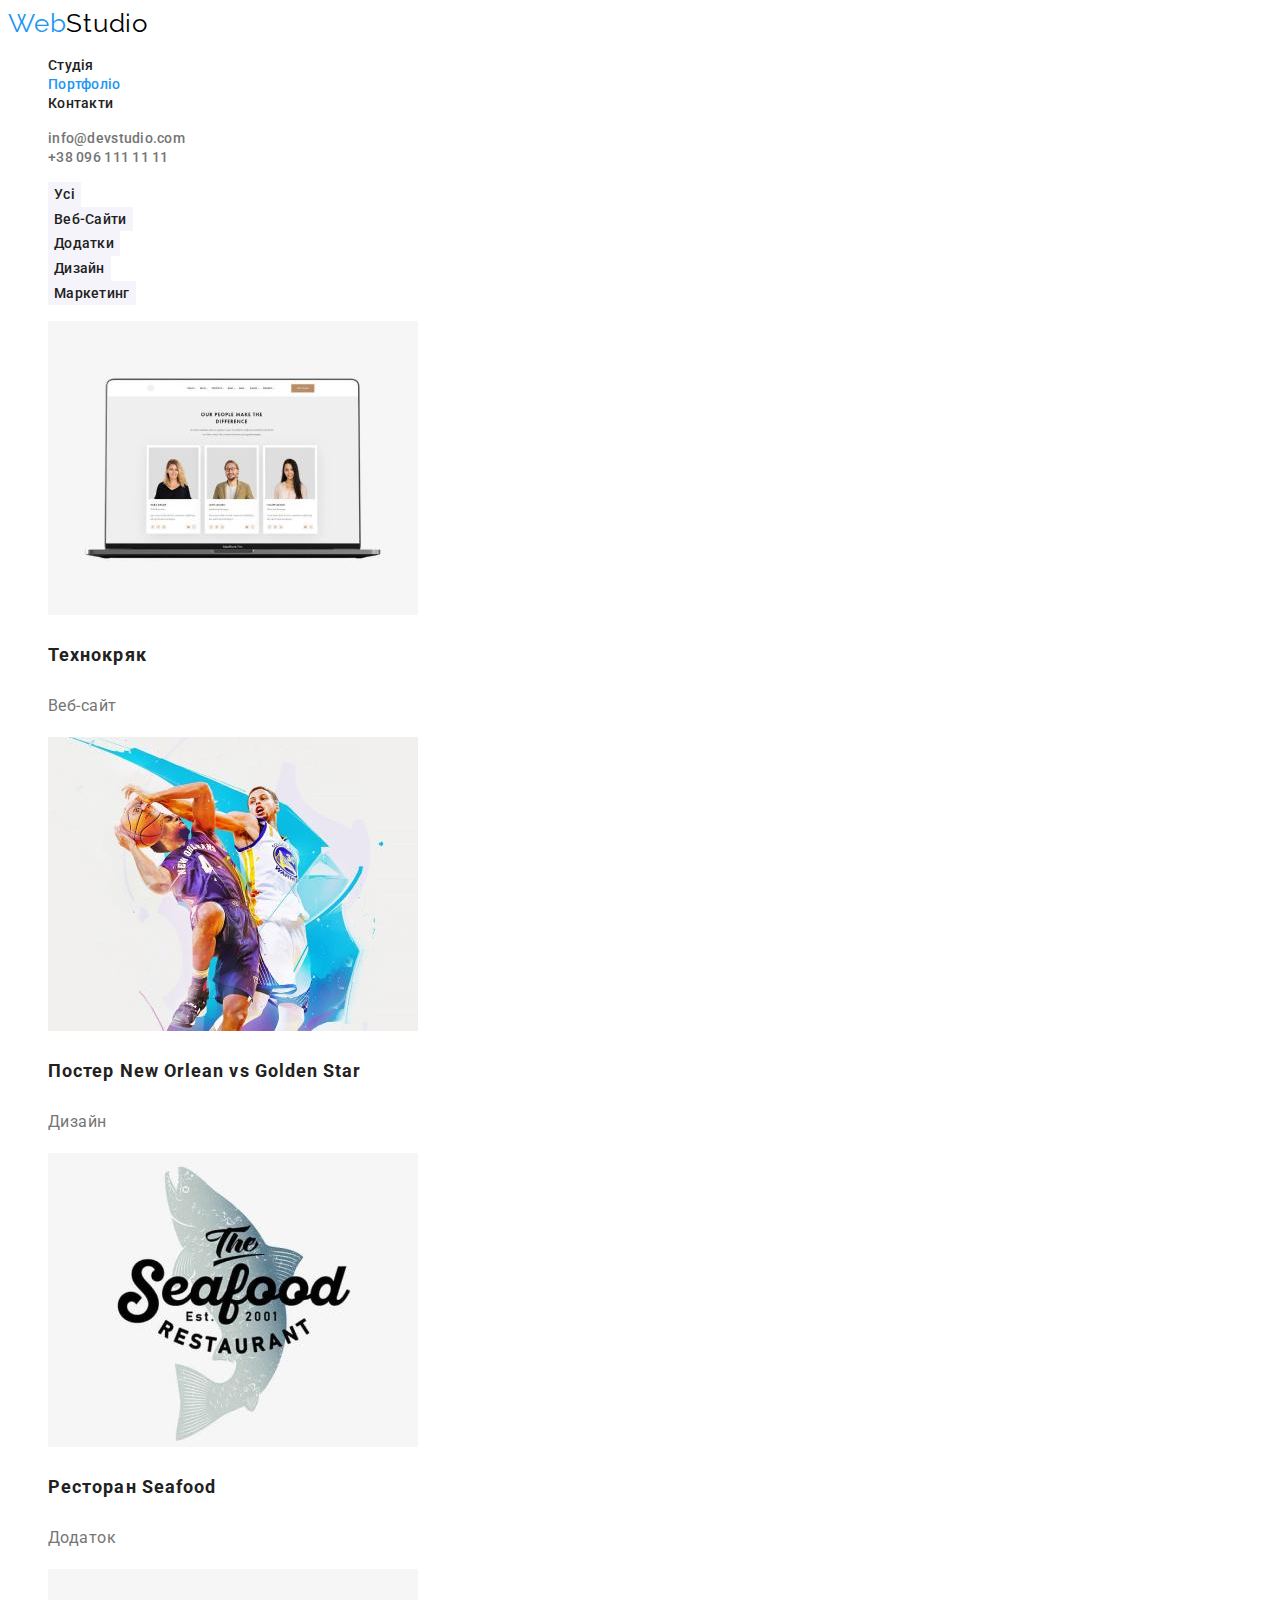
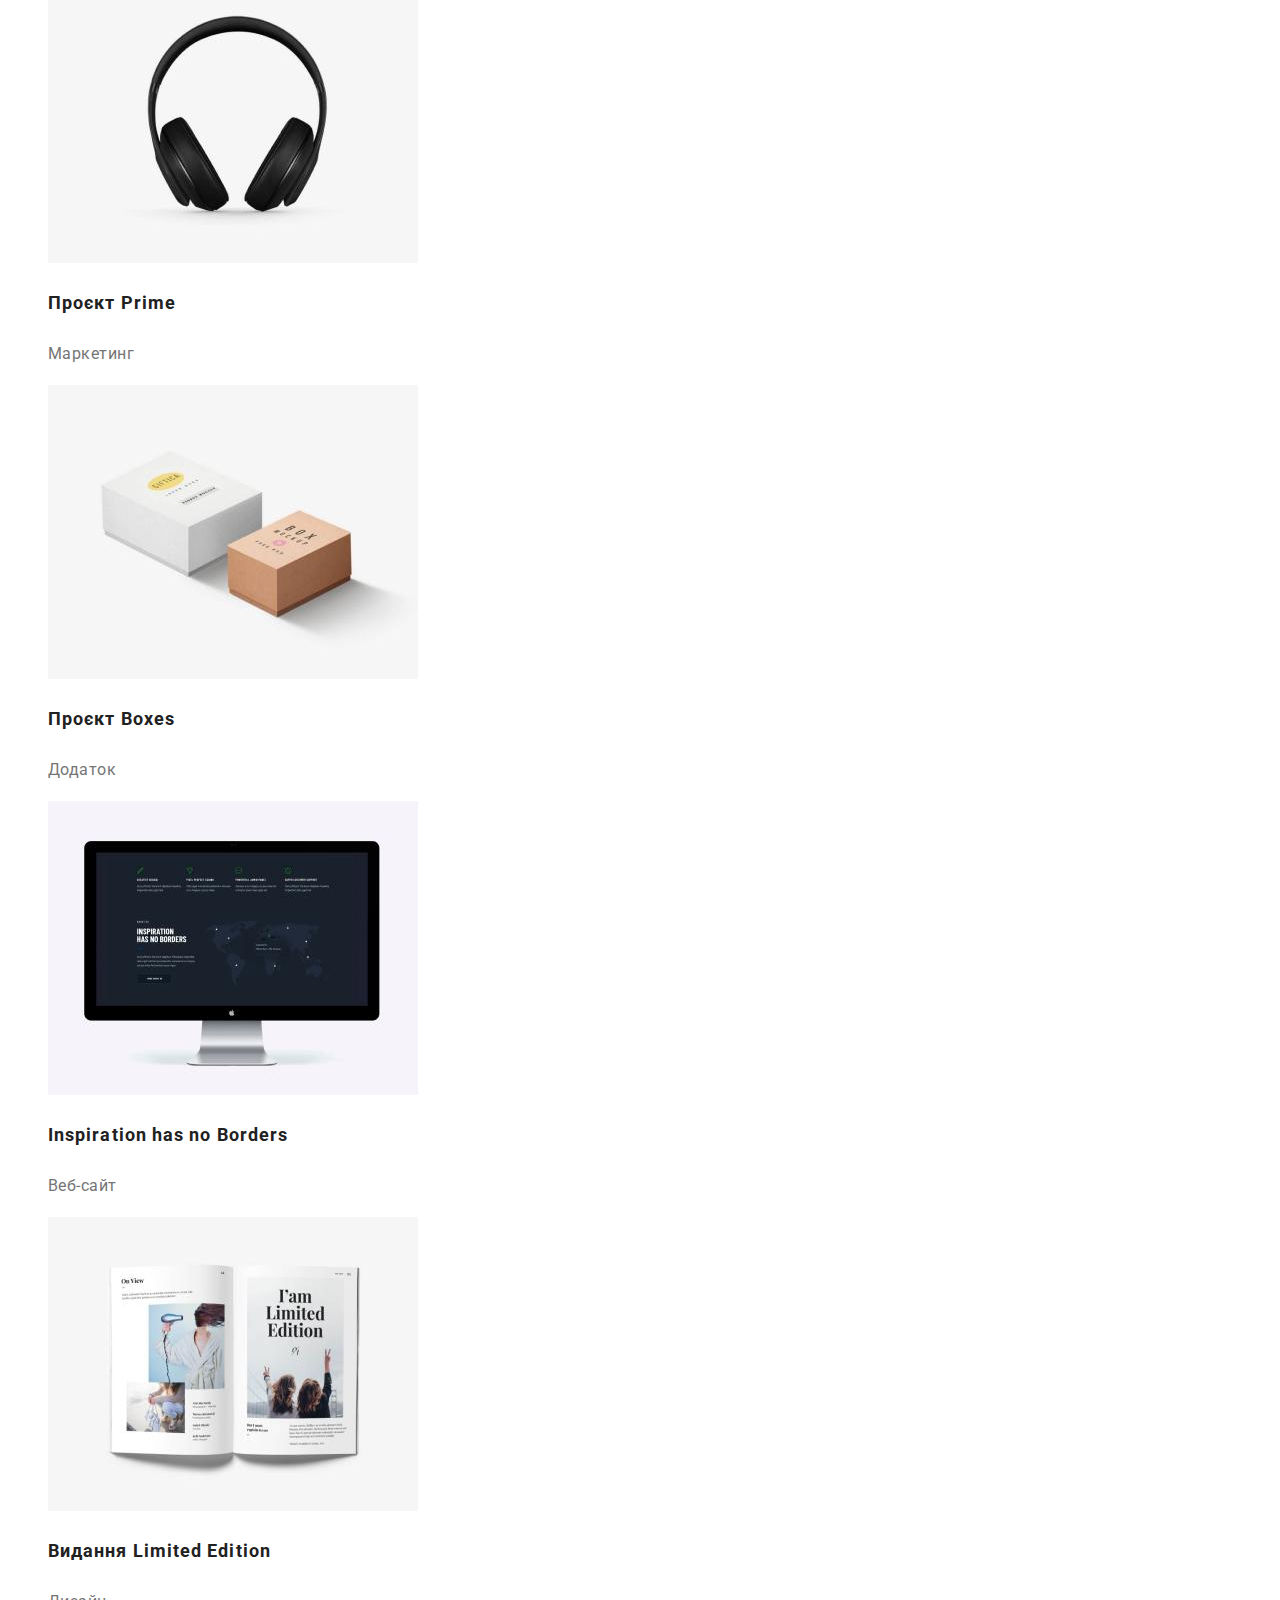
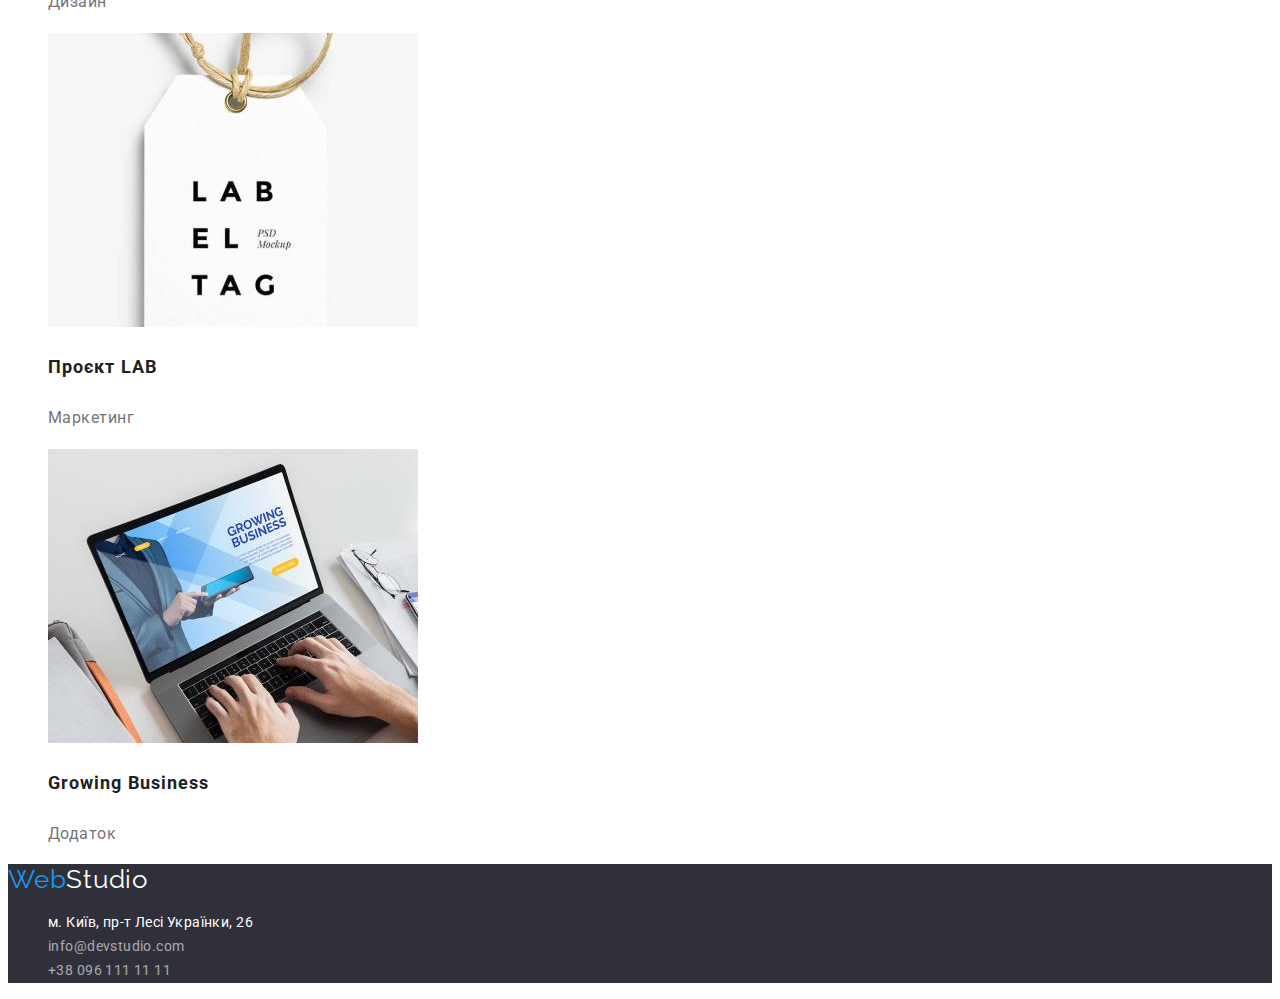
==== portfolio.html @ fe138fd1 "new" ====
<!DOCTYPE html>
<html lang="uk">
  <head>
    <meta charset="UTF-8" />
    <meta http-equiv="X-UA-Compatible" content="IE=edge" />
    <meta name="viewport" content="width=device-width, initial-scale=1.0" />
    <link rel="preconnect" href="https://fonts.googleapis.com" />
    <link rel="preconnect" href="https://fonts.gstatic.com" crossorigin />
    <link
      href="https://fonts.googleapis.com/css2?family=Raleway:wght@700&family=Roboto:wght@400;500;700;900&display=swap"
      rel="stylesheet"
    />
    <link rel="stylesheet" href="./css/styles.css" />
    <title>Портфоліо</title>
  </head>
  <body>
    <header class="header">
      <nav>
        <a href="./index.html" class="logo"
          >Web<span class="logo-header">Studio</span></a
        >
        <ul class="header-list list-none">
          <li><a href="./index.html" class="header-link">Студія</a></li>
          <li><a href="./portfolio.html" class="header-link current">Портфоліо</a></li>
          <li><a href="" class="header-link">Контакти</a></li>
        </ul>
      </nav>
      <ul class="navigation-list list-none">
        <li>
          <a href="mailto:info@devstudio.com" class="nav-link"
            >info@devstudio.com</a
          >
        </li>
        <li>
          <a href="tel:+380961111111" class="nav-link">+38 096 111 11 11</a>
        </li>
      </ul>
    </header>

    <main class="portfolio-main">
      <section class="section">
        <ul class="section-buttons list-none">
          <li><button type="button" class="section-button">Усі</button></li>
          <li>
            <button type="button" class="section-button">Веб-Сайти</button>
          </li>
          <li><button type="button" class="section-button">Додатки</button></li>
          <li><button type="button" class="section-button">Дизайн</button></li>
          <li>
            <button type="button" class="section-button">Маркетинг</button>
          </li>
        </ul>
        <ul class="section-list list-none">
          <li>
            <img src="./images/img5.jpg" alt="ноутбук з сайтом" width="370" />
            <h3>Технокряк</h3>
            <p>Веб-сайт</p>
          </li>
          <li>
            <img
              src="./images/img6.jpg"
              alt="постер з волейболістами"
              width="370"
            />
            <h3>Постер <span lang="en">New Orlean vs Golden Star</span></h3>
            <p>Дизайн</p>
          </li>
          <li>
            <img src="./images/img7.jpg" alt="логотип ресторану" width="370" />
            <h3>Ресторан <span lang="en">Seafood</span></h3>
            <p>Додаток</p>
          </li>
          <li>
            <img src="./images/img8.jpg" alt="навушники" width="370" />
            <h3>Проєкт <span lang="en">Prime</span></h3>
            <p>Маркетинг</p>
          </li>
          <li>
            <img src="./images/img9.jpg" alt="коробки" width="370" />
            <h3>Проєкт <span lang="en">Boxes</span></h3>
            <p>Додаток</p>
          </li>
          <li>
            <img src="./images/img10.jpg" alt="монітор" width="370" />
            <h3><span lang="en">Inspiration has no Borders</span></h3>
            <p>Веб-сайт</p>
          </li>
          <li>
            <img src="./images/img11.jpg" alt="книга" width="370" />
            <h3>Видання <span lang="en">Limited Edition</span></h3>
            <p>Дизайн</p>
          </li>
          <li>
            <img src="./images/img12.jpg" alt="бірка" width="370" />
            <h3>Проєкт <span lang="en">LAB</span></h3>
            <p>Маркетинг</p>
          </li>
          <li>
            <img
              src="./images/img13.jpg"
              alt="ноутбук зі слайдом"
              width="370"
            />
            <h3><span lang="en">Growing Business</span></h3>
            <p>Додаток</p>
          </li>
        </ul>
      </section>
    </main>

    <footer class="footer">
      <a href="./index.html" class="logo"
        >Web<span class="logo-footer">Studio</span></a
      >
      <address class="adress">
        <ul class="adress-list list-none">
          <li>
            <a
              href="https://goo.gl/maps/jvyQEoxhQixPXmaCA"
              target="_blank"
              rel="noopener norederrer nofollow"
              class="adress-map"
              >м. Київ, пр-т Лесі Українки, 26<br
            /></a>
          </li>
          <li>
            <a href="mailto:info@devstudio.com" class="adress-contact"
              >info@devstudio.com</a
            ><br />
          </li>
          <li>
            <a href="tel:+380961111111" class="adress-contact"
              >+38 096 111 11 11</a
            >
          </li>
        </ul>
      </address>
    </footer>
  </body>
</html>
---- css/styles.css ----
body {
  font-family: "Roboto", "Raleway", sans-serif;
  color: #212121;
  background-color: var(--first-color);
}

:root {
  --first-color: #ffffff;
  --second-color: #212121;
  --third-color: #757575;
  --fourth-color: #2196f3;
  --fifth-color: #2f303a;
  --sixth-color: #f5f4fa;
}

.list-none {
  list-style-type: none;
}

/* Header */

.header {
  background-color: var(--first-color);
}

.header-link {
  font-weight: 500;
  font-size: 14px;
  line-height: 1.14;
  letter-spacing: 0.02em;
  text-decoration: none;
  color: var(--second-color);
}

.header-link.current {
  color: var(--fourth-color);
}

.header-link:hover,
.header-link:focus {
  color: var(--fourth-color);
}

.logo {
  font-family: "Raleway";
  font-size: 26px;
  line-height: 1.19;
  letter-spacing: 0.03em;
  color: var(--fourth-color);
  text-decoration: none;
}

.logo-header {
  color: #000000;
}

.logo-footer {
  color: var(--first-color);
}

.nav-link {
  font-weight: 500;
  font-size: 14px;
  line-height: 1.14;
  letter-spacing: 0.02em;
  color: var(--third-color);
  text-decoration: none;
}

.nav-link:hover,
.nav-link:focus {
  color: var(--fourth-color);
}

/*main*/
.main-hero {
  background-color: var(--fifth-color);
}

.hero-title {
  font-weight: 900;
  font-size: 44px;
  line-height: 1.36;
  text-align: center;
  letter-spacing: 0.06em;
  text-transform: uppercase;
  color: var(--first-color);
}

.hero-button {
  font-weight: 700;
  font-size: 16px;
  font-family: 'Roboto';
  line-height: 1.88;
  display: flex;
  align-items: center;
  text-align: center;
  letter-spacing: 0.06em;
  background-color: var(--fourth-color);
  box-shadow: 0px 4px 4px rgba(0, 0, 0, 0.15);
  border-radius: 4px;
  color: var(--first-color);
  border: none;
}

.section-button {
  font-family: 'Roboto';
  font-weight: 500;
  font-size: 14px;
  line-height: 1.62;
  letter-spacing: 0.02em;
  color: var(--second-color);
  background-color: var(--sixth-color);
  border: none;
}

.section-button:hover,
.section-button:focus {
  color: var(--first-color);
  background-color: var(--fourth-color);
}

.section-list h3 {
  font-size: 18px;
  line-height: 2.00;
  letter-spacing: 0.06em;
  color: var(--second-color);
}

.section-list p {
  font-size: 16px;
  line-height: 1.87;
  letter-spacing: 0.03em;
  color: var(--third-color);
}

/*ideology*/

.ideology-subtitle {
  font-size: 14px;
  line-height: 1.14;
  letter-spacing: 0.03em;
  text-transform: uppercase;
  color: var(--second-color);
}

.ideology-list p {
  font-size: 14px;
  line-height: 1.71;
  letter-spacing: 0.03em;
  color: var(--third-color);
}
/*work*/

.work-title {
  font-size: 36px;
  line-height: 1.16;
  text-align: center;
  letter-spacing: 0.03em;
  color: var(--second-color);
}

/* team */

.team-title {
  font-family: 'Roboto';
font-size: 36px;
line-height: 1.16;
text-align: center;
letter-spacing: 0.03em;
color: #212121;
}

.team {
  background-color: var(--sixth-color);
}

.team-list h3 {
  font-weight: 500;
  font-size: 16px;
  line-height: 1.18;
  text-align: center;
  letter-spacing: 0.03em;
  color: var(--second-color);
}

.team-list p {
  font-size: 16px;
  line-height: 1.18;
  text-align: center;
  letter-spacing: 0.03em;
  color: var(--third-color);
}

/*footer*/
.footer {
  background-color: var(--fifth-color);
}

.adress-map {
  text-decoration: none;
  font-style: normal;
  font-size: 14px;
  line-height: 1.71;
  letter-spacing: 0.03em;
  color: var(--first-color);
}

.adress-map:hover,
.adress-map:focus {
  color: rgba(255, 255, 255, 0.6);
}

.adress-contact {
  font-style: normal;
  font-size: 14px;
  line-height: 1.71;
  letter-spacing: 0.03em;
  text-decoration: none;
  color: rgba(255, 255, 255, 0.6);
}

.adress-contact:hover,
.adress-contact:focus {
  color: var(--fourth-color);
}
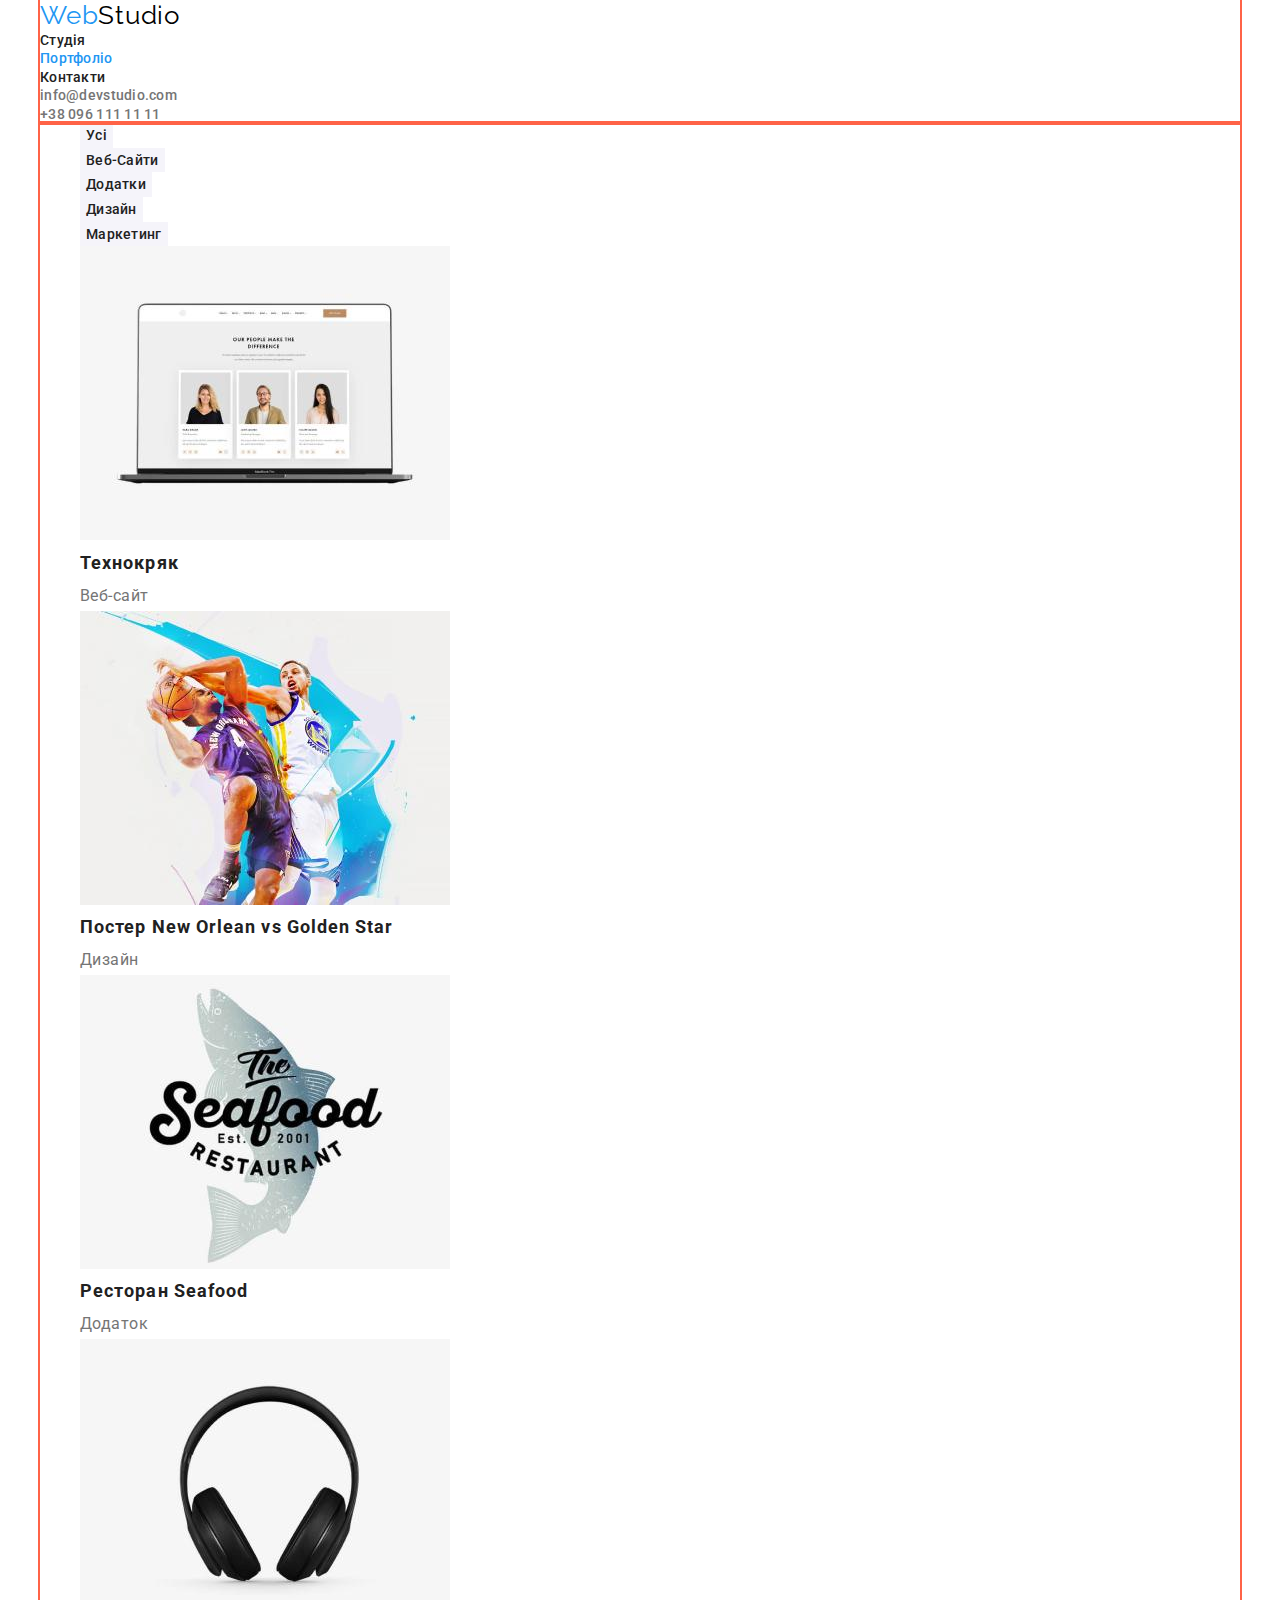
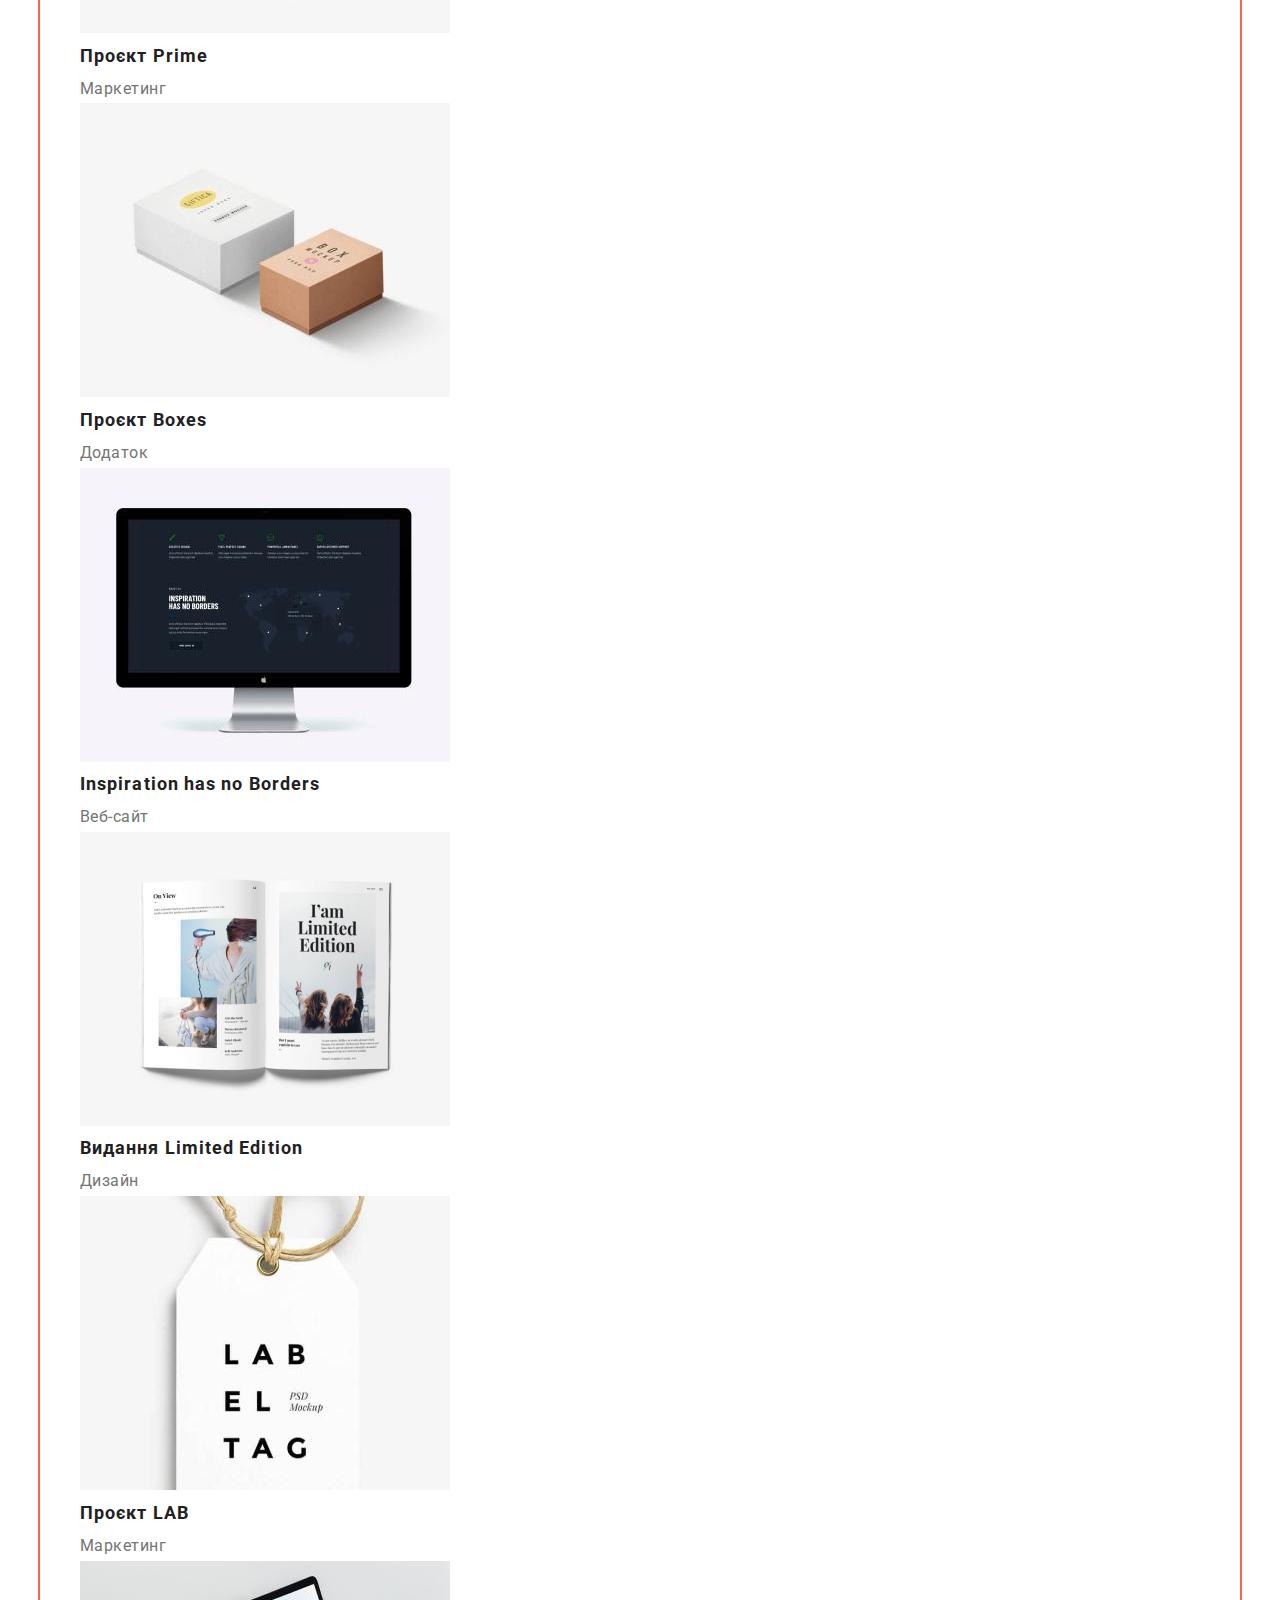
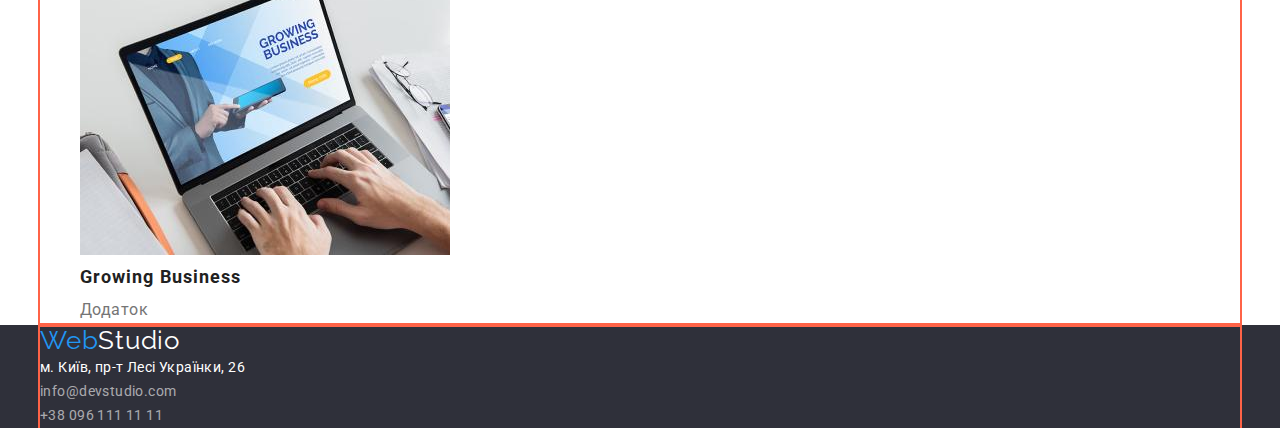
==== commit c87e63f7: "+" ====
--- a/portfolio.html
+++ b/portfolio.html
@@ -10,11 +10,13 @@
       href="https://fonts.googleapis.com/css2?family=Raleway:wght@700&family=Roboto:wght@400;500;700;900&display=swap"
       rel="stylesheet"
     />
+    <link rel="stylesheet" href="https://cdnjs.cloudflare.com/ajax/libs/modern-normalize/1.1.0/modern-normalize.min.css">
     <link rel="stylesheet" href="./css/styles.css" />
     <title>Портфоліо</title>
   </head>
   <body>
     <header class="header">
+     <div class="container">
       <nav>
         <a href="./index.html" class="logo"
           >Web<span class="logo-header">Studio</span></a
@@ -35,81 +37,87 @@
           <a href="tel:+380961111111" class="nav-link">+38 096 111 11 11</a>
         </li>
       </ul>
+     </div>
     </header>
 
     <main class="portfolio-main">
-      <section class="section">
-        <ul class="section-buttons list-none">
-          <li><button type="button" class="section-button">Усі</button></li>
-          <li>
-            <button type="button" class="section-button">Веб-Сайти</button>
-          </li>
-          <li><button type="button" class="section-button">Додатки</button></li>
-          <li><button type="button" class="section-button">Дизайн</button></li>
-          <li>
-            <button type="button" class="section-button">Маркетинг</button>
-          </li>
-        </ul>
-        <ul class="section-list list-none">
-          <li>
-            <img src="./images/img5.jpg" alt="ноутбук з сайтом" width="370" />
-            <h3>Технокряк</h3>
-            <p>Веб-сайт</p>
-          </li>
-          <li>
-            <img
-              src="./images/img6.jpg"
-              alt="постер з волейболістами"
-              width="370"
-            />
-            <h3>Постер <span lang="en">New Orlean vs Golden Star</span></h3>
-            <p>Дизайн</p>
-          </li>
-          <li>
-            <img src="./images/img7.jpg" alt="логотип ресторану" width="370" />
-            <h3>Ресторан <span lang="en">Seafood</span></h3>
-            <p>Додаток</p>
-          </li>
-          <li>
-            <img src="./images/img8.jpg" alt="навушники" width="370" />
-            <h3>Проєкт <span lang="en">Prime</span></h3>
-            <p>Маркетинг</p>
-          </li>
-          <li>
-            <img src="./images/img9.jpg" alt="коробки" width="370" />
-            <h3>Проєкт <span lang="en">Boxes</span></h3>
-            <p>Додаток</p>
-          </li>
-          <li>
-            <img src="./images/img10.jpg" alt="монітор" width="370" />
-            <h3><span lang="en">Inspiration has no Borders</span></h3>
-            <p>Веб-сайт</p>
-          </li>
-          <li>
-            <img src="./images/img11.jpg" alt="книга" width="370" />
-            <h3>Видання <span lang="en">Limited Edition</span></h3>
-            <p>Дизайн</p>
-          </li>
-          <li>
-            <img src="./images/img12.jpg" alt="бірка" width="370" />
-            <h3>Проєкт <span lang="en">LAB</span></h3>
-            <p>Маркетинг</p>
-          </li>
-          <li>
-            <img
-              src="./images/img13.jpg"
-              alt="ноутбук зі слайдом"
-              width="370"
-            />
-            <h3><span lang="en">Growing Business</span></h3>
-            <p>Додаток</p>
-          </li>
-        </ul>
-      </section>
+      
+        <section class="port-section">
+          <div class="container">
+          <ul class="section-buttons list-none">
+            <li><button type="button" class="section-button">Усі</button></li>
+            <li>
+              <button type="button" class="section-button">Веб-Сайти</button>
+            </li>
+            <li><button type="button" class="section-button">Додатки</button></li>
+            <li><button type="button" class="section-button">Дизайн</button></li>
+            <li>
+              <button type="button" class="section-button">Маркетинг</button>
+            </li>
+          </ul>
+          <ul class="section-list list-none">
+            <li>
+              <img src="./images/img5.jpg" alt="ноутбук з сайтом" width="370" />
+              <h3>Технокряк</h3>
+              <p>Веб-сайт</p>
+            </li>
+            <li>
+              <img
+                src="./images/img6.jpg"
+                alt="постер з волейболістами"
+                width="370"
+              />
+              <h3>Постер <span lang="en">New Orlean vs Golden Star</span></h3>
+              <p>Дизайн</p>
+            </li>
+            <li>
+              <img src="./images/img7.jpg" alt="логотип ресторану" width="370" />
+              <h3>Ресторан <span lang="en">Seafood</span></h3>
+              <p>Додаток</p>
+            </li>
+            <li>
+              <img src="./images/img8.jpg" alt="навушники" width="370" />
+              <h3>Проєкт <span lang="en">Prime</span></h3>
+              <p>Маркетинг</p>
+            </li>
+            <li>
+              <img src="./images/img9.jpg" alt="коробки" width="370" />
+              <h3>Проєкт <span lang="en">Boxes</span></h3>
+              <p>Додаток</p>
+            </li>
+            <li>
+              <img src="./images/img10.jpg" alt="монітор" width="370" />
+              <h3><span lang="en">Inspiration has no Borders</span></h3>
+              <p>Веб-сайт</p>
+            </li>
+            <li>
+              <img src="./images/img11.jpg" alt="книга" width="370" />
+              <h3>Видання <span lang="en">Limited Edition</span></h3>
+              <p>Дизайн</p>
+            </li>
+            <li>
+              <img src="./images/img12.jpg" alt="бірка" width="370" />
+              <h3>Проєкт <span lang="en">LAB</span></h3>
+              <p>Маркетинг</p>
+            </li>
+            <li>
+              <img
+                src="./images/img13.jpg"
+                alt="ноутбук зі слайдом"
+                width="370"
+              />
+              <h3><span lang="en">Growing Business</span></h3>
+              <p>Додаток</p>
+            </li>
+          </ul>
+        </div>
+        </section>
+      
     </main>
 
     <footer class="footer">
-      <a href="./index.html" class="logo"
+      <div class="container">
+        <a href="./index.html" class="logo"
         >Web<span class="logo-footer">Studio</span></a
       >
       <address class="adress">
@@ -135,6 +143,7 @@
           </li>
         </ul>
       </address>
+      </div>
     </footer>
   </body>
 </html>
--- a/css/styles.css
+++ b/css/styles.css
@@ -13,6 +13,17 @@
   --sixth-color: #f5f4fa;
 }
 
+h1, h2, h3, p, ul {
+  margin-top: 0;
+  margin-bottom: 0;
+}
+.container {
+  width: 1200px;
+  margin-left: auto;
+  margin-right: auto;
+  outline: 2px solid tomato;
+}
+
 .list-none {
   list-style-type: none;
 }
@@ -21,6 +32,10 @@
 
 .header {
   background-color: var(--first-color);
+}
+
+.header-list {
+  padding: 0;
 }
 
 .header-link {
@@ -58,6 +73,10 @@
   color: var(--first-color);
 }
 
+.navigation-list {
+  padding: 0;
+}
+
 .nav-link {
   font-weight: 500;
   font-size: 14px;
@@ -75,6 +94,7 @@
 /*main*/
 .main-hero {
   background-color: var(--fifth-color);
+  text-align: center;
 }
 
 .hero-title {
@@ -92,9 +112,6 @@
   font-size: 16px;
   font-family: 'Roboto';
   line-height: 1.88;
-  display: flex;
-  align-items: center;
-  text-align: center;
   letter-spacing: 0.06em;
   background-color: var(--fourth-color);
   box-shadow: 0px 4px 4px rgba(0, 0, 0, 0.15);
@@ -144,6 +161,10 @@
   color: var(--second-color);
 }
 
+.ideology-list {
+  padding: 0;
+}
+
 .ideology-list p {
   font-size: 14px;
   line-height: 1.71;
@@ -151,6 +172,12 @@
   color: var(--third-color);
 }
 /*work*/
+
+.work-list {
+  padding: 0;
+}
+
+
 
 .work-title {
   font-size: 36px;
@@ -175,6 +202,10 @@
   background-color: var(--sixth-color);
 }
 
+.team-list {
+  padding: 0;
+}
+
 .team-list h3 {
   font-weight: 500;
   font-size: 16px;
@@ -197,6 +228,10 @@
   background-color: var(--fifth-color);
 }
 
+.adress-list {
+  padding: 0;
+}
+
 .adress-map {
   text-decoration: none;
   font-style: normal;
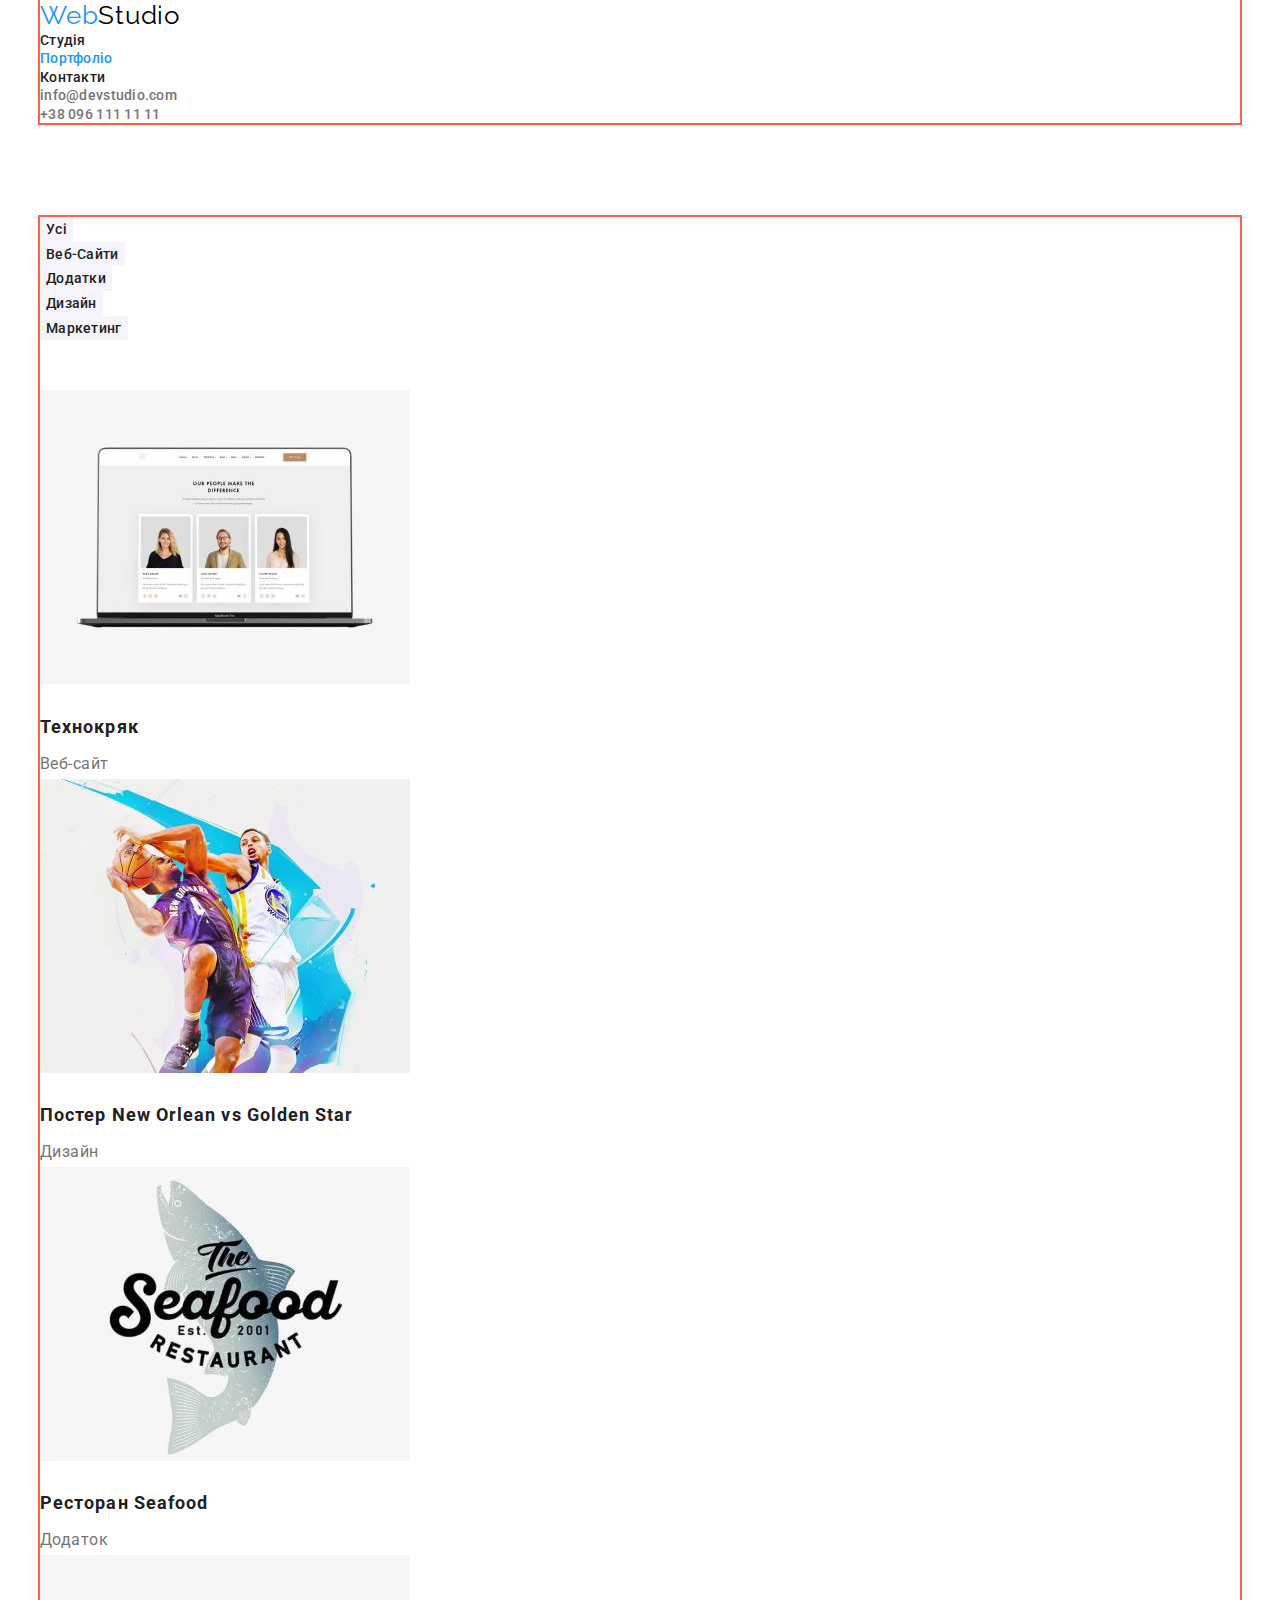
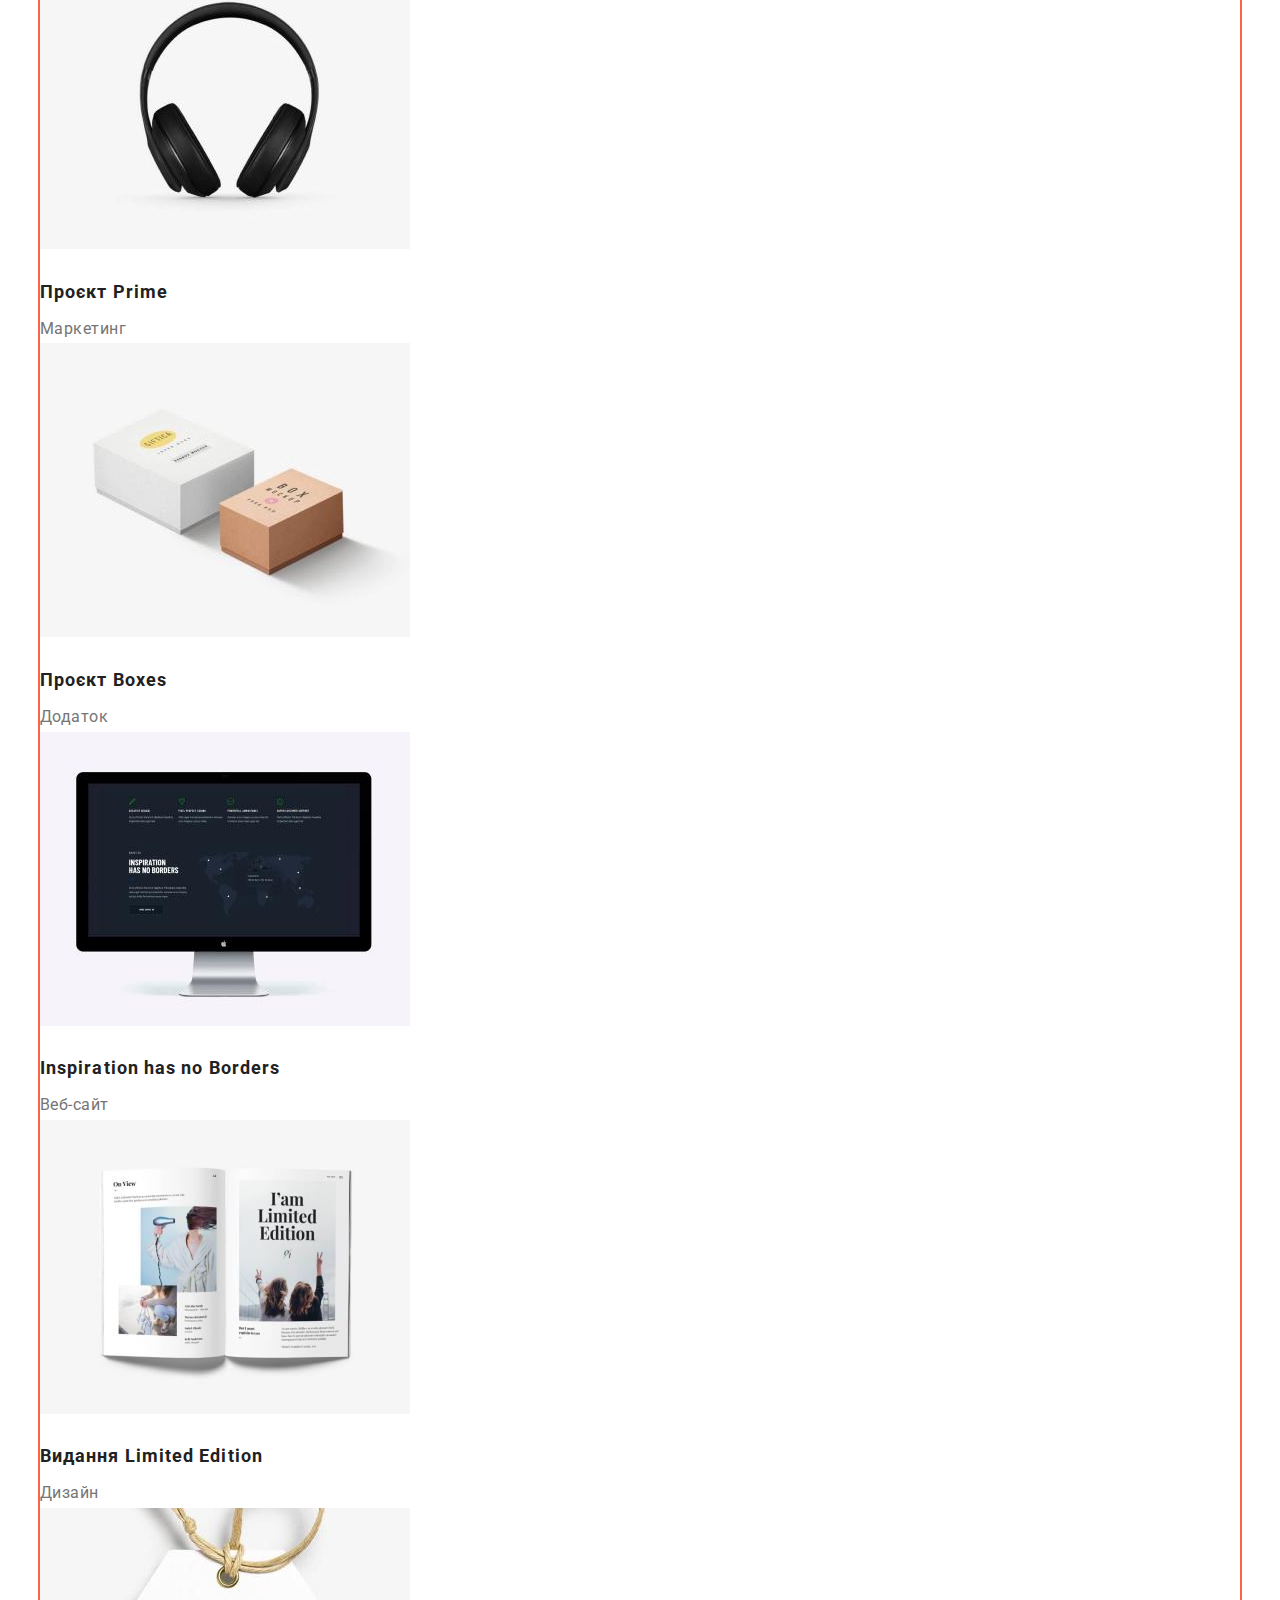
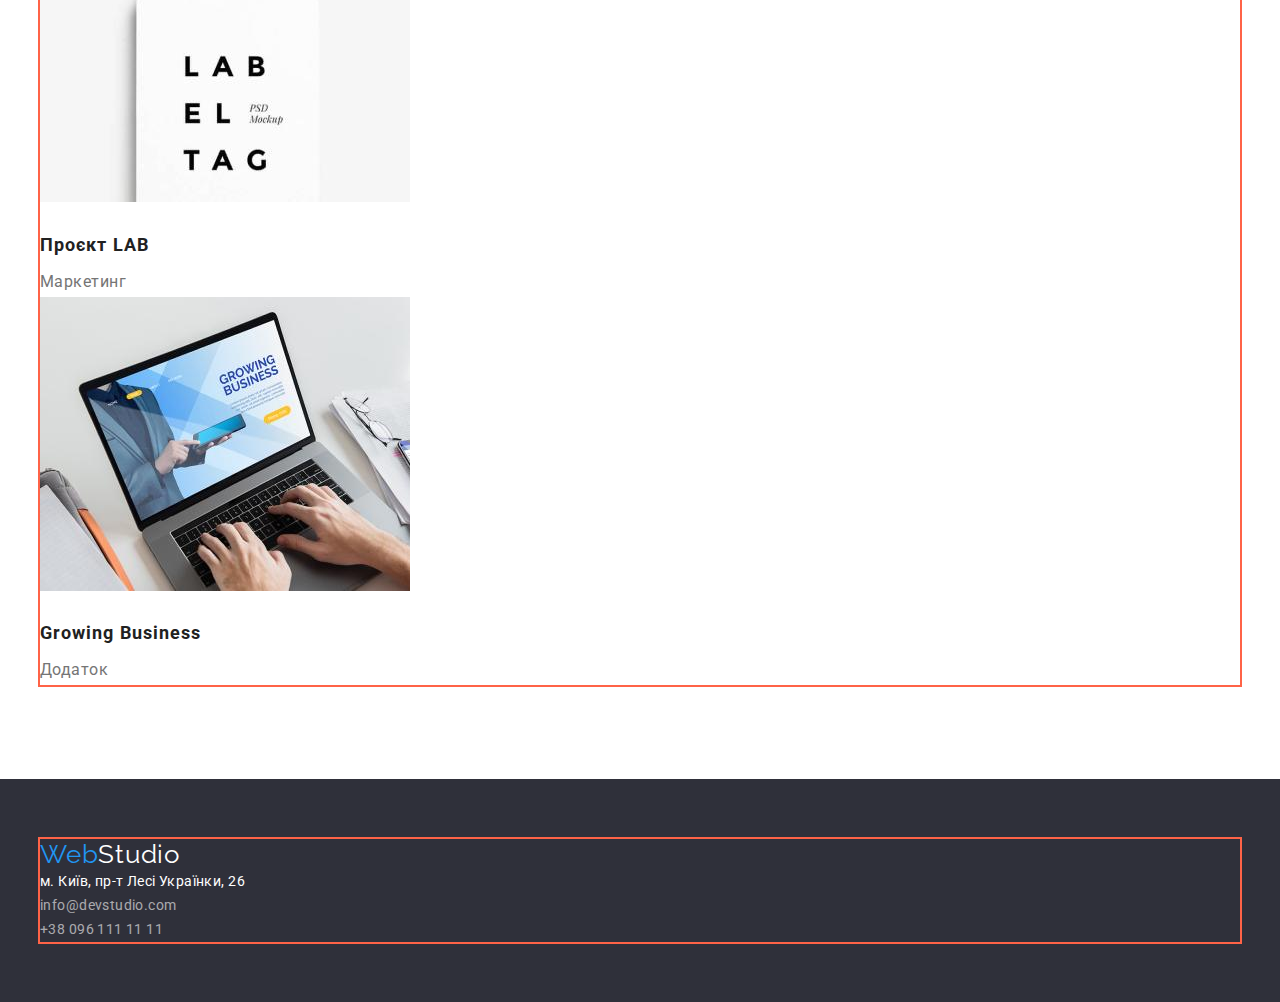
==== commit 02d2777a: "new" ====
--- a/portfolio.html
+++ b/portfolio.html
@@ -42,7 +42,7 @@
 
     <main class="portfolio-main">
       
-        <section class="port-section">
+        <section class="port-section section">
           <div class="container">
           <ul class="section-buttons list-none">
             <li><button type="button" class="section-button">Усі</button></li>
--- a/css/styles.css
+++ b/css/styles.css
@@ -16,6 +16,8 @@
 h1, h2, h3, p, ul {
   margin-top: 0;
   margin-bottom: 0;
+  
+  
 }
 .container {
   width: 1200px;
@@ -24,6 +26,24 @@
   outline: 2px solid tomato;
 }
 
+.section {
+  padding-top: 94px;
+  padding-bottom: 94px;
+}
+
+.ideology-title.visually-hidden {
+  position: absolute;
+  width: 1px;
+  height: 1px;
+  margin: -1px;
+  border: 0;
+  padding: 0;
+  white-space: nowrap;
+  clip-path: inset(100%);
+  clip: rect(0 0 0 0);
+  overflow: hidden;
+}
+
 .list-none {
   list-style-type: none;
 }
@@ -36,6 +56,7 @@
 
 .header-list {
   padding: 0;
+  margin: 0;
 }
 
 .header-link {
@@ -63,6 +84,7 @@
   letter-spacing: 0.03em;
   color: var(--fourth-color);
   text-decoration: none;
+
 }
 
 .logo-header {
@@ -73,8 +95,10 @@
   color: var(--first-color);
 }
 
+
 .navigation-list {
   padding: 0;
+  margin: 0;
 }
 
 .nav-link {
@@ -101,9 +125,9 @@
   font-weight: 900;
   font-size: 44px;
   line-height: 1.36;
-  text-align: center;
   letter-spacing: 0.06em;
   text-transform: uppercase;
+  margin-bottom: 30px;
   color: var(--first-color);
 }
 
@@ -120,6 +144,11 @@
   border: none;
 }
 
+.section-buttons {
+  padding: 0;
+  margin-bottom: 50px;
+}
+
 .section-button {
   font-family: 'Roboto';
   font-weight: 500;
@@ -135,6 +164,14 @@
 .section-button:focus {
   color: var(--first-color);
   background-color: var(--fourth-color);
+}
+
+.section-list {
+  padding: 0;
+}
+
+.section-list img {
+  margin-bottom: 20px;
 }
 
 .section-list h3 {
@@ -142,6 +179,7 @@
   line-height: 2.00;
   letter-spacing: 0.06em;
   color: var(--second-color);
+  margin-bottom: 4px;
 }
 
 .section-list p {
@@ -153,16 +191,20 @@
 
 /*ideology*/
 
+
+
 .ideology-subtitle {
   font-size: 14px;
   line-height: 1.14;
   letter-spacing: 0.03em;
   text-transform: uppercase;
   color: var(--second-color);
+  margin-bottom: 10px;
 }
 
 .ideology-list {
   padding: 0;
+  margin-bottom: 0;
 }
 
 .ideology-list p {
@@ -170,11 +212,13 @@
   line-height: 1.71;
   letter-spacing: 0.03em;
   color: var(--third-color);
+  margin-bottom: 0;
 }
 /*work*/
 
 .work-list {
   padding: 0;
+  margin: 0;
 }
 
 
@@ -185,6 +229,7 @@
   text-align: center;
   letter-spacing: 0.03em;
   color: var(--second-color);
+  margin-bottom: 50px;
 }
 
 /* team */
@@ -196,6 +241,7 @@
 text-align: center;
 letter-spacing: 0.03em;
 color: #212121;
+margin-bottom: 50px;
 }
 
 .team {
@@ -204,6 +250,7 @@
 
 .team-list {
   padding: 0;
+
 }
 
 .team-list h3 {
@@ -221,16 +268,20 @@
   text-align: center;
   letter-spacing: 0.03em;
   color: var(--third-color);
+  
 }
 
 /*footer*/
 .footer {
   background-color: var(--fifth-color);
+  padding-top: 60px;
+  padding-bottom: 60px;
 }
 
 .adress-list {
   padding: 0;
 }
+
 
 .adress-map {
   text-decoration: none;
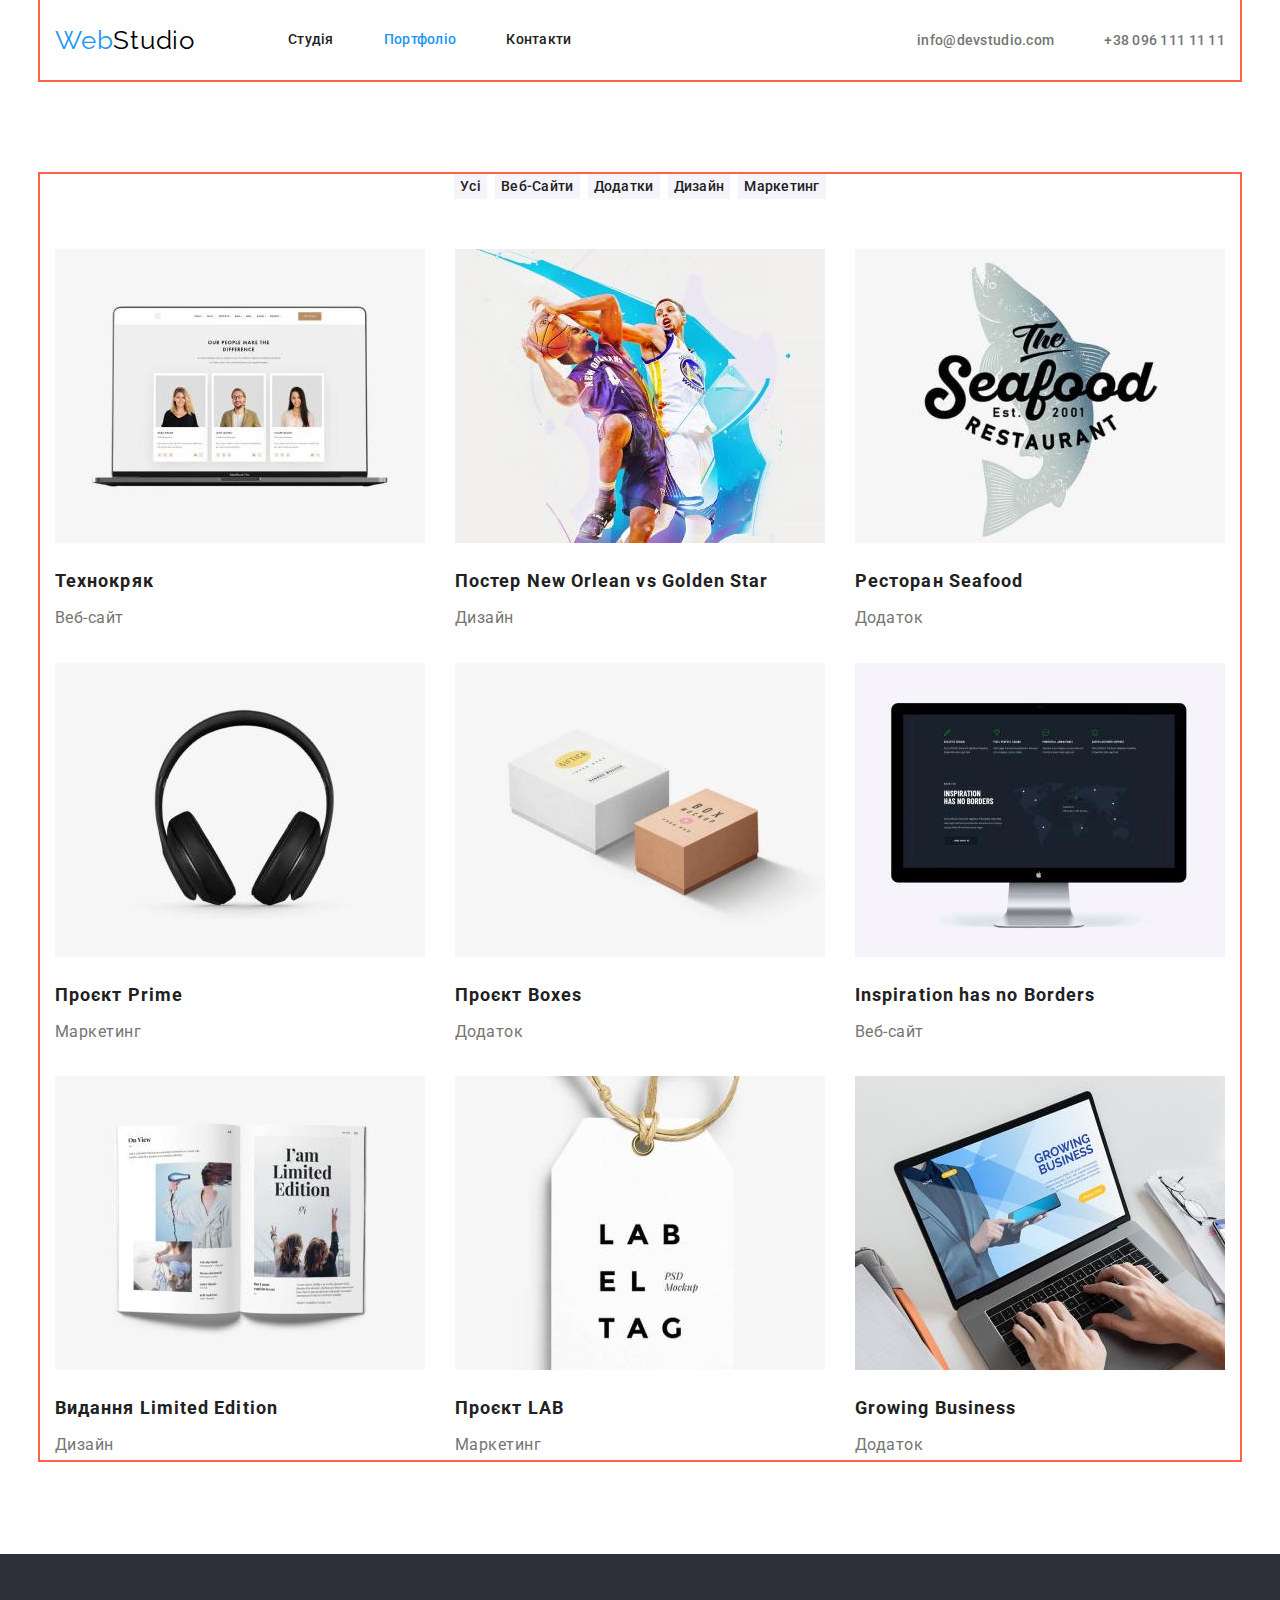
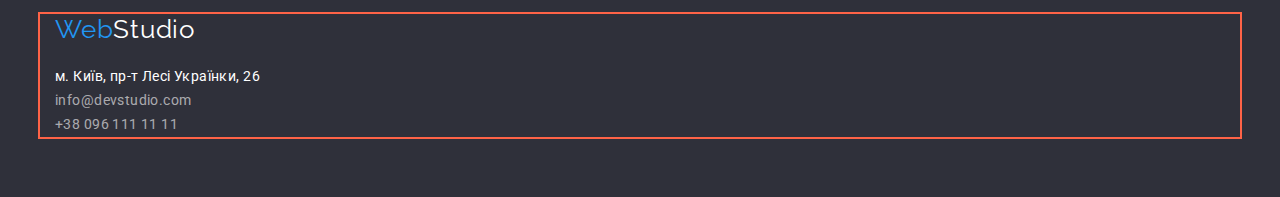
==== commit 8ffcf59d: "new" ====
--- a/portfolio.html
+++ b/portfolio.html
@@ -17,26 +17,27 @@
   <body>
     <header class="header">
      <div class="container">
-      <nav>
-        <a href="./index.html" class="logo"
+      <nav class="main-nav">
+        <a href="./index.html" class="header-logo"
           >Web<span class="logo-header">Studio</span></a
         >
         <ul class="header-list list-none">
-          <li><a href="./index.html" class="header-link">Студія</a></li>
-          <li><a href="./portfolio.html" class="header-link current">Портфоліо</a></li>
-          <li><a href="" class="header-link">Контакти</a></li>
+          <li class="item"><a href="./index.html" class="header-link">Студія</a></li>
+          <li class="item"><a href="./portfolio.html" class="header-link current">Портфоліо</a></li>
+          <li class="item"><a href="" class="header-link">Контакти</a></li>
         </ul>
-      </nav>
+      
       <ul class="navigation-list list-none">
-        <li>
+        <li class="item">
           <a href="mailto:info@devstudio.com" class="nav-link"
             >info@devstudio.com</a
           >
-        </li>
-        <li>
+        </li> 
+        <li class="item">
           <a href="tel:+380961111111" class="nav-link">+38 096 111 11 11</a>
         </li>
       </ul>
+      </nav>
      </div>
     </header>
 
@@ -44,72 +45,72 @@
       
         <section class="port-section section">
           <div class="container">
-          <ul class="section-buttons list-none">
-            <li><button type="button" class="section-button">Усі</button></li>
-            <li>
-              <button type="button" class="section-button">Веб-Сайти</button>
-            </li>
-            <li><button type="button" class="section-button">Додатки</button></li>
-            <li><button type="button" class="section-button">Дизайн</button></li>
-            <li>
-              <button type="button" class="section-button">Маркетинг</button>
-            </li>
-          </ul>
-          <ul class="section-list list-none">
-            <li>
-              <img src="./images/img5.jpg" alt="ноутбук з сайтом" width="370" />
-              <h3>Технокряк</h3>
-              <p>Веб-сайт</p>
-            </li>
-            <li>
-              <img
-                src="./images/img6.jpg"
-                alt="постер з волейболістами"
-                width="370"
-              />
-              <h3>Постер <span lang="en">New Orlean vs Golden Star</span></h3>
-              <p>Дизайн</p>
-            </li>
-            <li>
-              <img src="./images/img7.jpg" alt="логотип ресторану" width="370" />
-              <h3>Ресторан <span lang="en">Seafood</span></h3>
-              <p>Додаток</p>
-            </li>
-            <li>
-              <img src="./images/img8.jpg" alt="навушники" width="370" />
-              <h3>Проєкт <span lang="en">Prime</span></h3>
-              <p>Маркетинг</p>
-            </li>
-            <li>
-              <img src="./images/img9.jpg" alt="коробки" width="370" />
-              <h3>Проєкт <span lang="en">Boxes</span></h3>
-              <p>Додаток</p>
-            </li>
-            <li>
-              <img src="./images/img10.jpg" alt="монітор" width="370" />
-              <h3><span lang="en">Inspiration has no Borders</span></h3>
-              <p>Веб-сайт</p>
-            </li>
-            <li>
-              <img src="./images/img11.jpg" alt="книга" width="370" />
-              <h3>Видання <span lang="en">Limited Edition</span></h3>
-              <p>Дизайн</p>
-            </li>
-            <li>
-              <img src="./images/img12.jpg" alt="бірка" width="370" />
-              <h3>Проєкт <span lang="en">LAB</span></h3>
-              <p>Маркетинг</p>
-            </li>
-            <li>
-              <img
-                src="./images/img13.jpg"
-                alt="ноутбук зі слайдом"
-                width="370"
-              />
-              <h3><span lang="en">Growing Business</span></h3>
-              <p>Додаток</p>
-            </li>
-          </ul>
+            <ul class="section-buttons list-none">
+              <li class="item"><button type="button" class="section-button">Усі</button></li>
+              <li class="item">
+                <button type="button" class="section-button">Веб-Сайти</button>
+              </li>
+              <li class="item"><button type="button" class="section-button">Додатки</button></li>
+              <li class="item"><button type="button" class="section-button">Дизайн</button></li>
+              <li class="item">
+                <button type="button" class="section-button">Маркетинг</button>
+              </li>
+            </ul>
+            <ul class="section-list list-none">
+              <li class="item">
+                <img src="./images/img5.jpg" alt="ноутбук з сайтом" width="370" />
+                <h3>Технокряк</h3>
+                <p>Веб-сайт</p>
+              </li>
+              <li class="item">
+                <img
+                  src="./images/img6.jpg"
+                  alt="постер з волейболістами"
+                  width="370"
+                />
+                <h3>Постер <span lang="en">New Orlean vs Golden Star</span></h3>
+                <p>Дизайн</p>
+              </li>
+              <li class="item">
+                <img src="./images/img7.jpg" alt="логотип ресторану" width="370" />
+                <h3>Ресторан <span lang="en">Seafood</span></h3>
+                <p>Додаток</p>
+              </li>
+              <li class="item">
+                <img src="./images/img8.jpg" alt="навушники" width="370" />
+                <h3>Проєкт <span lang="en">Prime</span></h3>
+                <p>Маркетинг</p>
+              </li>
+              <li class="item">
+                <img src="./images/img9.jpg" alt="коробки" width="370" />
+                <h3>Проєкт <span lang="en">Boxes</span></h3>
+                <p>Додаток</p>
+              </li>
+              <li class="item">
+                <img src="./images/img10.jpg" alt="монітор" width="370" />
+                <h3><span lang="en">Inspiration has no Borders</span></h3>
+                <p>Веб-сайт</p>
+              </li>
+              <li class="item">
+                <img src="./images/img11.jpg" alt="книга" width="370" />
+                <h3>Видання <span lang="en">Limited Edition</span></h3>
+                <p>Дизайн</p>
+              </li>
+              <li class="item">
+                <img src="./images/img12.jpg" alt="бірка" width="370" />
+                <h3>Проєкт <span lang="en">LAB</span></h3>
+                <p>Маркетинг</p>
+              </li>
+              <li class="item">
+                <img
+                  src="./images/img13.jpg"
+                  alt="ноутбук зі слайдом"
+                  width="370"
+                />
+                <h3><span lang="en">Growing Business</span></h3>
+                <p>Додаток</p>
+              </li>
+            </ul>
         </div>
         </section>
       
@@ -117,7 +118,7 @@
 
     <footer class="footer">
       <div class="container">
-        <a href="./index.html" class="logo"
+        <a href="./index.html" class="footer-logo"
         >Web<span class="logo-footer">Studio</span></a
       >
       <address class="adress">
--- a/css/styles.css
+++ b/css/styles.css
@@ -13,16 +13,28 @@
   --sixth-color: #f5f4fa;
 }
 
-h1, h2, h3, p, ul {
-  margin-top: 0;
-  margin-bottom: 0;
-  
-  
-}
+p, h1, h2, h3, h4 {
+  margin: 0px;
+}
+
+ul, ol {
+  margin: 0px;
+  padding-left: 0px;
+}
+
+img {
+  display: block;
+}
+
 .container {
   width: 1200px;
-  margin-left: auto;
-  margin-right: auto;
+  margin: 0 auto;
+  padding: 0px 15px;
+  outline: 2px solid tomato;
+}
+
+.hero-container {
+  padding: 200px 452px;
   outline: 2px solid tomato;
 }
 
@@ -31,7 +43,7 @@
   padding-bottom: 94px;
 }
 
-.ideology-title.visually-hidden {
+.ideology-title {
   position: absolute;
   width: 1px;
   height: 1px;
@@ -54,9 +66,20 @@
   background-color: var(--first-color);
 }
 
+.main-nav {
+  display: flex;
+  align-items: center;
+
+}
+
 .header-list {
   padding: 0;
-  margin: 0;
+  margin-left: 93px;
+  display: flex;
+}
+
+.header-list .item:not(:last-child) {
+  margin-right: 50px;
 }
 
 .header-link {
@@ -66,6 +89,10 @@
   letter-spacing: 0.02em;
   text-decoration: none;
   color: var(--second-color);
+
+  display: block;
+  padding-top: 32px;
+  padding-bottom: 32px;
 }
 
 .header-link.current {
@@ -77,13 +104,28 @@
   color: var(--fourth-color);
 }
 
-.logo {
+.header-logo {
   font-family: "Raleway";
   font-size: 26px;
   line-height: 1.19;
   letter-spacing: 0.03em;
   color: var(--fourth-color);
   text-decoration: none;
+  display: block;
+  
+  
+
+}
+
+.footer-logo {
+  font-family: "Raleway";
+  font-size: 26px;
+  line-height: 1.19;
+  letter-spacing: 0.03em;
+  color: var(--fourth-color);
+  text-decoration: none;
+  display: block;
+  margin-bottom: 20px;
 
 }
 
@@ -97,8 +139,14 @@
 
 
 .navigation-list {
-  padding: 0;
-  margin: 0;
+  margin-left: auto;
+
+  display: flex;
+}
+
+.navigation-list .item + .item {
+ margin-left: 50px;
+  
 }
 
 .nav-link {
@@ -129,6 +177,7 @@
   text-transform: uppercase;
   margin-bottom: 30px;
   color: var(--first-color);
+
 }
 
 .hero-button {
@@ -142,11 +191,14 @@
   border-radius: 4px;
   color: var(--first-color);
   border: none;
+  padding: 10px 32px;
 }
 
 .section-buttons {
   padding: 0;
   margin-bottom: 50px;
+  display: flex;
+  justify-content: center;
 }
 
 .section-button {
@@ -159,6 +211,11 @@
   background-color: var(--sixth-color);
   border: none;
 }
+
+.section-buttons .item:not(:last-child) {
+  margin-right: 8px;
+}
+
 
 .section-button:hover,
 .section-button:focus {
@@ -167,8 +224,25 @@
 }
 
 .section-list {
-  padding: 0;
-}
+  display: flex;
+
+  flex-wrap: wrap;
+}
+
+.section-list .item {
+  margin-right: 30px;
+  margin-bottom: 30px;
+}
+
+.section-list .item:nth-last-child(-n + 3) {
+  margin-bottom: 0px;
+}
+
+
+.section-list .item:nth-child(3n) {
+  margin-right: 0px;
+}
+
 
 .section-list img {
   margin-bottom: 20px;
@@ -191,7 +265,9 @@
 
 /*ideology*/
 
-
+.ideology {
+  padding-bottom: 0px;
+}
 
 .ideology-subtitle {
   font-size: 14px;
@@ -203,9 +279,20 @@
 }
 
 .ideology-list {
-  padding: 0;
-  margin-bottom: 0;
-}
+  
+  display: flex;
+
+  
+}
+
+.ideology-list .item {
+  width: 270px;
+}
+
+.ideology-list .item:not(:last-child) {
+  margin-right: 30px;
+}
+
 
 .ideology-list p {
   font-size: 14px;
@@ -213,15 +300,22 @@
   letter-spacing: 0.03em;
   color: var(--third-color);
   margin-bottom: 0;
+  width: 270px;
+  margin-right: 30px;
 }
 /*work*/
 
-.work-list {
-  padding: 0;
-  margin: 0;
-}
-
-
+.work-list { 
+display: flex;  
+}
+
+.work-list .item {
+  margin-right: 30px;
+}
+
+.work-list .item:last-child {
+  margin-right: 0px;
+}
 
 .work-title {
   font-size: 36px;
@@ -253,6 +347,11 @@
 
 }
 
+.teammate {
+  margin-top: 30px;
+  margin-bottom: 10px;
+}
+
 .team-list h3 {
   font-weight: 500;
   font-size: 16px;
@@ -271,6 +370,8 @@
   
 }
 
+
+
 /*footer*/
 .footer {
   background-color: var(--fifth-color);
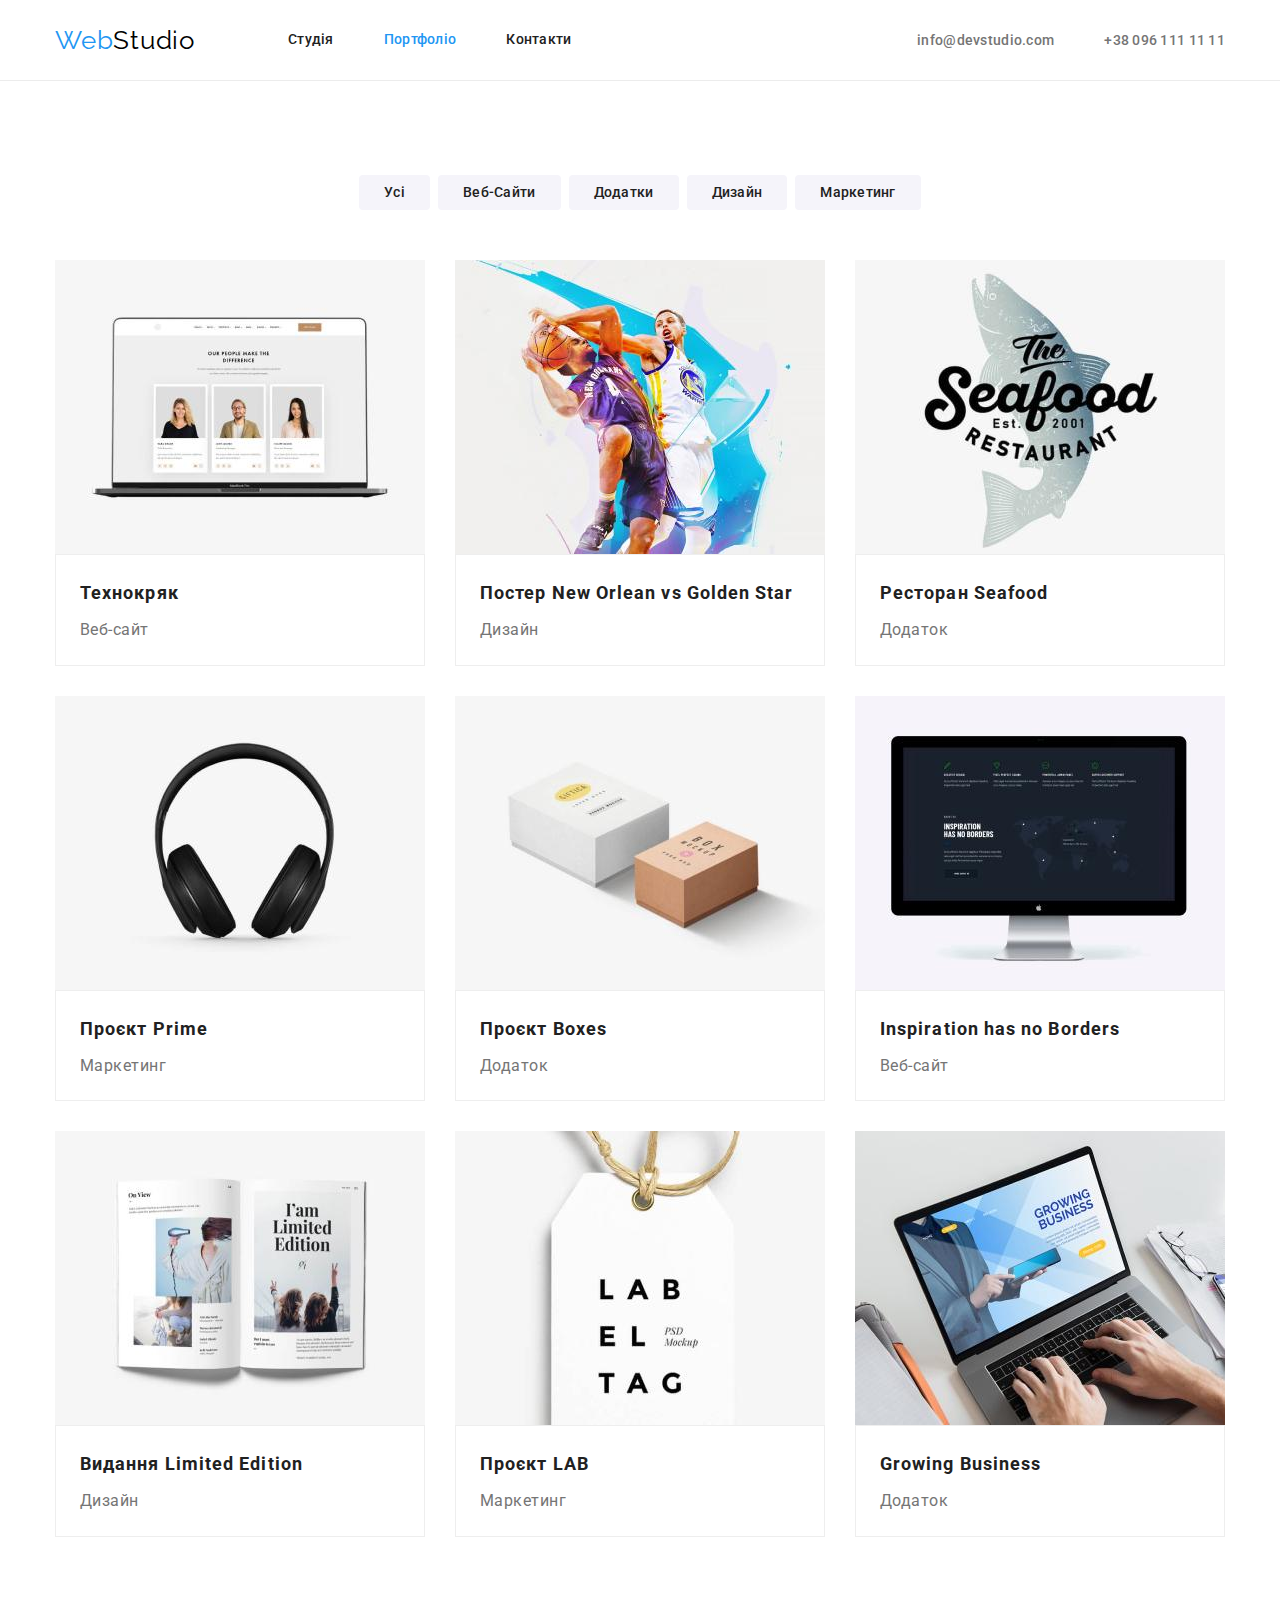
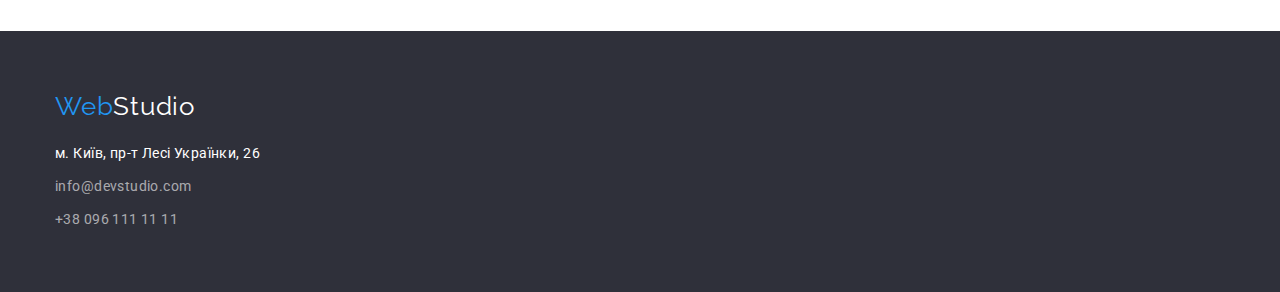
==== commit 4f21a22c: "update" ====
--- a/portfolio.html
+++ b/portfolio.html
@@ -10,140 +10,216 @@
       href="https://fonts.googleapis.com/css2?family=Raleway:wght@700&family=Roboto:wght@400;500;700;900&display=swap"
       rel="stylesheet"
     />
-    <link rel="stylesheet" href="https://cdnjs.cloudflare.com/ajax/libs/modern-normalize/1.1.0/modern-normalize.min.css">
+    <link
+      rel="stylesheet"
+      href="https://cdnjs.cloudflare.com/ajax/libs/modern-normalize/1.1.0/modern-normalize.min.css"
+    />
     <link rel="stylesheet" href="./css/styles.css" />
     <title>Портфоліо</title>
   </head>
   <body>
     <header class="header">
-     <div class="container">
-      <nav class="main-nav">
-        <a href="./index.html" class="header-logo"
-          >Web<span class="logo-header">Studio</span></a
-        >
-        <ul class="header-list list-none">
-          <li class="item"><a href="./index.html" class="header-link">Студія</a></li>
-          <li class="item"><a href="./portfolio.html" class="header-link current">Портфоліо</a></li>
-          <li class="item"><a href="" class="header-link">Контакти</a></li>
-        </ul>
-      
-      <ul class="navigation-list list-none">
-        <li class="item">
-          <a href="mailto:info@devstudio.com" class="nav-link"
-            >info@devstudio.com</a
+      <div class="container">
+        <nav class="main-nav">
+          <a href="./index.html" class="header-logo"
+            >Web<span class="logo-header">Studio</span></a
           >
-        </li> 
-        <li class="item">
-          <a href="tel:+380961111111" class="nav-link">+38 096 111 11 11</a>
-        </li>
-      </ul>
-      </nav>
-     </div>
+          <ul class="header-list list-none">
+            <li class="item">
+              <a href="./index.html" class="header-link">Студія</a>
+            </li>
+            <li class="item">
+              <a href="./portfolio.html" class="header-link current"
+                >Портфоліо</a
+              >
+            </li>
+            <li class="item"><a href="" class="header-link">Контакти</a></li>
+          </ul>
+
+          <ul class="navigation-list list-none">
+            <li class="item">
+              <a href="mailto:info@devstudio.com" class="nav-link"
+                >info@devstudio.com</a
+              >
+            </li>
+            <li class="item">
+              <a href="tel:+380961111111" class="nav-link">+38 096 111 11 11</a>
+            </li>
+          </ul>
+        </nav>
+      </div>
     </header>
 
     <main class="portfolio-main">
-      
-        <section class="port-section section">
-          <div class="container">
-            <ul class="section-buttons list-none">
-              <li class="item"><button type="button" class="section-button">Усі</button></li>
-              <li class="item">
-                <button type="button" class="section-button">Веб-Сайти</button>
-              </li>
-              <li class="item"><button type="button" class="section-button">Додатки</button></li>
-              <li class="item"><button type="button" class="section-button">Дизайн</button></li>
-              <li class="item">
-                <button type="button" class="section-button">Маркетинг</button>
-              </li>
-            </ul>
-            <ul class="section-list list-none">
-              <li class="item">
-                <img src="./images/img5.jpg" alt="ноутбук з сайтом" width="370" />
-                <h3>Технокряк</h3>
-                <p>Веб-сайт</p>
-              </li>
-              <li class="item">
+      <section class="port-section section">
+        <div class="container">
+          <ul class="section-buttons list-none">
+            <li class="item">
+              <button type="button" class="section-button">Усі</button>
+            </li>
+            <li class="item">
+              <button type="button" class="section-button">Веб-Сайти</button>
+            </li>
+            <li class="item">
+              <button type="button" class="section-button">Додатки</button>
+            </li>
+            <li class="item">
+              <button type="button" class="section-button">Дизайн</button>
+            </li>
+            <li class="item">
+              <button type="button" class="section-button">Маркетинг</button>
+            </li>
+          </ul>
+          <ul class="section-list list-none">
+            <li class="item">
+              <div class="card-thumb">
+                <img
+                  src="./images/img5.jpg"
+                  alt="ноутбук з сайтом"
+                  width="370"
+                />
+
+                <div class="card-content">
+                  <h3>Технокряк</h3>
+                  <p>Веб-сайт</p>
+                </div>
+              </div>
+            </li>
+
+            <li class="item">
+              <div class="card-thumb">
                 <img
                   src="./images/img6.jpg"
                   alt="постер з волейболістами"
                   width="370"
                 />
-                <h3>Постер <span lang="en">New Orlean vs Golden Star</span></h3>
-                <p>Дизайн</p>
-              </li>
-              <li class="item">
-                <img src="./images/img7.jpg" alt="логотип ресторану" width="370" />
-                <h3>Ресторан <span lang="en">Seafood</span></h3>
-                <p>Додаток</p>
-              </li>
-              <li class="item">
+
+                <div class="card-content">
+                  <h3>
+                    Постер <span lang="en">New Orlean vs Golden Star</span>
+                  </h3>
+                  <p>Дизайн</p>
+                </div>
+              </div>
+            </li>
+
+            <li class="item">
+              <div class="card-thumb">
+                <img
+                  src="./images/img7.jpg"
+                  alt="логотип ресторану"
+                  width="370"
+                />
+
+                <div class="card-content">
+                  <h3>Ресторан <span lang="en">Seafood</span></h3>
+                  <p>Додаток</p>
+                </div>
+              </div>
+            </li>
+
+            <li class="item">
+              <div class="card-thumb">
                 <img src="./images/img8.jpg" alt="навушники" width="370" />
-                <h3>Проєкт <span lang="en">Prime</span></h3>
-                <p>Маркетинг</p>
-              </li>
-              <li class="item">
+
+                <div class="card-content">
+                  <h3>Проєкт <span lang="en">Prime</span></h3>
+                  <p>Маркетинг</p>
+                </div>
+              </div>
+            </li>
+
+            <li class="item">
+              <div class="card-thumb">
                 <img src="./images/img9.jpg" alt="коробки" width="370" />
-                <h3>Проєкт <span lang="en">Boxes</span></h3>
-                <p>Додаток</p>
-              </li>
-              <li class="item">
+
+                <div class="card-content">
+                  <h3>Проєкт <span lang="en">Boxes</span></h3>
+                  <p>Додаток</p>
+                </div>
+              </div>
+            </li>
+
+            <li class="item">
+              <div class="card-thumb">
                 <img src="./images/img10.jpg" alt="монітор" width="370" />
-                <h3><span lang="en">Inspiration has no Borders</span></h3>
-                <p>Веб-сайт</p>
-              </li>
-              <li class="item">
+
+                <div class="card-content">
+                  <h3><span lang="en">Inspiration has no Borders</span></h3>
+                  <p>Веб-сайт</p>
+                </div>
+              </div>
+            </li>
+
+            <li class="item">
+              <div class="card-thumb">
                 <img src="./images/img11.jpg" alt="книга" width="370" />
-                <h3>Видання <span lang="en">Limited Edition</span></h3>
-                <p>Дизайн</p>
-              </li>
-              <li class="item">
+
+                <div class="card-content">
+                  <h3>Видання <span lang="en">Limited Edition</span></h3>
+                  <p>Дизайн</p>
+                </div>
+              </div>
+            </li>
+
+            <li class="item">
+              <div class="card-thumb">
                 <img src="./images/img12.jpg" alt="бірка" width="370" />
-                <h3>Проєкт <span lang="en">LAB</span></h3>
-                <p>Маркетинг</p>
-              </li>
-              <li class="item">
+
+                <div class="card-content">
+                  <h3>Проєкт <span lang="en">LAB</span></h3>
+                  <p>Маркетинг</p>
+                </div>
+              </div>
+            </li>
+
+            <li class="item">
+              <div class="card-thumb">
                 <img
                   src="./images/img13.jpg"
                   alt="ноутбук зі слайдом"
                   width="370"
                 />
-                <h3><span lang="en">Growing Business</span></h3>
-                <p>Додаток</p>
-              </li>
-            </ul>
+
+                <div class="card-content">
+                  <h3><span lang="en">Growing Business</span></h3>
+                  <p>Додаток</p>
+                </div>
+              </div>
+            </li>
+          </ul>
         </div>
-        </section>
-      
+      </section>
     </main>
 
     <footer class="footer">
       <div class="container">
         <a href="./index.html" class="footer-logo"
-        >Web<span class="logo-footer">Studio</span></a
-      >
-      <address class="adress">
-        <ul class="adress-list list-none">
-          <li>
-            <a
-              href="https://goo.gl/maps/jvyQEoxhQixPXmaCA"
-              target="_blank"
-              rel="noopener norederrer nofollow"
-              class="adress-map"
-              >м. Київ, пр-т Лесі Українки, 26<br
-            /></a>
-          </li>
-          <li>
-            <a href="mailto:info@devstudio.com" class="adress-contact"
-              >info@devstudio.com</a
-            ><br />
-          </li>
-          <li>
-            <a href="tel:+380961111111" class="adress-contact"
-              >+38 096 111 11 11</a
-            >
-          </li>
-        </ul>
-      </address>
+          >Web<span class="logo-footer">Studio</span></a
+        >
+        <address class="adress">
+          <ul class="adress-list list-none">
+            <li class="item">
+              <a
+                href="https://goo.gl/maps/jvyQEoxhQixPXmaCA"
+                target="_blank"
+                rel="noopener norederrer nofollow"
+                class="adress-map"
+                >м. Київ, пр-т Лесі Українки, 26<br
+              /></a>
+            </li>
+            <li class="item">
+              <a href="mailto:info@devstudio.com" class="adress-contact"
+                >info@devstudio.com</a
+              ><br />
+            </li>
+            <li class="item">
+              <a href="tel:+380961111111" class="adress-contact"
+                >+38 096 111 11 11</a
+              >
+            </li>
+          </ul>
+        </address>
       </div>
     </footer>
   </body>
--- a/css/styles.css
+++ b/css/styles.css
@@ -11,31 +11,39 @@
   --fourth-color: #2196f3;
   --fifth-color: #2f303a;
   --sixth-color: #f5f4fa;
-}
-
-p, h1, h2, h3, h4 {
+  --section-list-gap: 30px;
+}
+
+p,
+h1,
+h2,
+h3,
+h4 {
   margin: 0px;
 }
 
-ul, ol {
+ul,
+ol {
   margin: 0px;
   padding-left: 0px;
 }
 
 img {
   display: block;
+  max-width: 100%;
+  height: auto;
 }
 
 .container {
   width: 1200px;
   margin: 0 auto;
   padding: 0px 15px;
-  outline: 2px solid tomato;
 }
 
 .hero-container {
+  margin-left: auto;
+  margin-right: auto;
   padding: 200px 452px;
-  outline: 2px solid tomato;
 }
 
 .section {
@@ -64,12 +72,12 @@
 
 .header {
   background-color: var(--first-color);
+  border-bottom: 1px solid #ececec;
 }
 
 .main-nav {
   display: flex;
   align-items: center;
-
 }
 
 .header-list {
@@ -112,9 +120,6 @@
   color: var(--fourth-color);
   text-decoration: none;
   display: block;
-  
-  
-
 }
 
 .footer-logo {
@@ -126,7 +131,6 @@
   text-decoration: none;
   display: block;
   margin-bottom: 20px;
-
 }
 
 .logo-header {
@@ -137,7 +141,6 @@
   color: var(--first-color);
 }
 
-
 .navigation-list {
   margin-left: auto;
 
@@ -145,8 +148,7 @@
 }
 
 .navigation-list .item + .item {
- margin-left: 50px;
-  
+  margin-left: 50px;
 }
 
 .nav-link {
@@ -177,13 +179,12 @@
   text-transform: uppercase;
   margin-bottom: 30px;
   color: var(--first-color);
-
 }
 
 .hero-button {
   font-weight: 700;
   font-size: 16px;
-  font-family: 'Roboto';
+  font-family: "Roboto";
   line-height: 1.88;
   letter-spacing: 0.06em;
   background-color: var(--fourth-color);
@@ -192,6 +193,13 @@
   color: var(--first-color);
   border: none;
   padding: 10px 32px;
+  cursor: pointer;
+}
+
+.hero-button:hover,
+.hero-button:focus {
+  color: var(--first-color);
+  background-color: rgba(41, 203, 255, 0.6);
 }
 
 .section-buttons {
@@ -202,7 +210,7 @@
 }
 
 .section-button {
-  font-family: 'Roboto';
+  font-family: "Roboto";
   font-weight: 500;
   font-size: 14px;
   line-height: 1.62;
@@ -210,47 +218,59 @@
   color: var(--second-color);
   background-color: var(--sixth-color);
   border: none;
+  padding: 6px 20px;
+  border-radius: 4px;
+}
+
+.item .section-button:first-child {
+  padding: 6px 25px;
 }
 
 .section-buttons .item:not(:last-child) {
   margin-right: 8px;
 }
 
-
 .section-button:hover,
 .section-button:focus {
   color: var(--first-color);
   background-color: var(--fourth-color);
+  box-shadow: 0px 3px 1px rgba(0, 0, 0, 0.1), 0px 1px 2px rgba(0, 0, 0, 0.08),
+    0px 2px 2px rgba(0, 0, 0, 0.12);
+}
+
+.card-content {
+  padding-left: 24px;
+  padding-right: 24px;
+  padding-bottom: 20px;
+  padding-top: 20px;
+  background: #ffffff;
+  border: 1px solid #eeeeee;
+}
+
+.card-thumb:hover,
+.card-thumb:focus {
+  box-shadow: 0px 1px 1px rgba(0, 0, 0, 0.12), 0px 4px 4px rgba(0, 0, 0, 0.06),
+    1px 4px 6px rgba(0, 0, 0, 0.16);
 }
 
 .section-list {
-  display: flex;
-
+  margin: 0;
+  padding: 0;
+  display: flex;
   flex-wrap: wrap;
+  margin-right: calc(-1 * var(--section-list-gap));
+  margin-bottom: calc(-1 * var(--section-list-gap));
 }
 
 .section-list .item {
-  margin-right: 30px;
-  margin-bottom: 30px;
-}
-
-.section-list .item:nth-last-child(-n + 3) {
-  margin-bottom: 0px;
-}
-
-
-.section-list .item:nth-child(3n) {
-  margin-right: 0px;
-}
-
-
-.section-list img {
-  margin-bottom: 20px;
+  margin-right: var(--section-list-gap);
+  margin-bottom: var(--section-list-gap);
+  flex-basis: calc(100% / 3 - var(--section-list-gap));
 }
 
 .section-list h3 {
   font-size: 18px;
-  line-height: 2.00;
+  line-height: 2;
   letter-spacing: 0.06em;
   color: var(--second-color);
   margin-bottom: 4px;
@@ -279,10 +299,7 @@
 }
 
 .ideology-list {
-  
-  display: flex;
-
-  
+  display: flex;
 }
 
 .ideology-list .item {
@@ -292,7 +309,6 @@
 .ideology-list .item:not(:last-child) {
   margin-right: 30px;
 }
-
 
 .ideology-list p {
   font-size: 14px;
@@ -305,16 +321,9 @@
 }
 /*work*/
 
-.work-list { 
-display: flex;  
-}
-
-.work-list .item {
-  margin-right: 30px;
-}
-
-.work-list .item:last-child {
-  margin-right: 0px;
+.work-list {
+  display: flex;
+  justify-content: space-between;
 }
 
 .work-title {
@@ -329,13 +338,13 @@
 /* team */
 
 .team-title {
-  font-family: 'Roboto';
-font-size: 36px;
-line-height: 1.16;
-text-align: center;
-letter-spacing: 0.03em;
-color: #212121;
-margin-bottom: 50px;
+  font-family: "Roboto";
+  font-size: 36px;
+  line-height: 1.16;
+  text-align: center;
+  letter-spacing: 0.03em;
+  color: #212121;
+  margin-bottom: 50px;
 }
 
 .team {
@@ -344,7 +353,21 @@
 
 .team-list {
   padding: 0;
-
+  display: flex;
+  justify-content: space-between;
+}
+
+.team-card {
+  background: #ffffff;
+  /* material shadow v1 */
+
+  box-shadow: 0px 1px 3px rgba(0, 0, 0, 0.12), 0px 1px 1px rgba(0, 0, 0, 0.14),
+    0px 2px 1px rgba(0, 0, 0, 0.2);
+  border-radius: 0px 0px 4px 4px;
+}
+
+.team-content {
+  padding-bottom: 30px;
 }
 
 .teammate {
@@ -367,10 +390,7 @@
   text-align: center;
   letter-spacing: 0.03em;
   color: var(--third-color);
-  
-}
-
-
+}
 
 /*footer*/
 .footer {
@@ -383,6 +403,9 @@
   padding: 0;
 }
 
+.adress-list .item:not(:last-child) {
+  margin-bottom: 9px;
+}
 
 .adress-map {
   text-decoration: none;
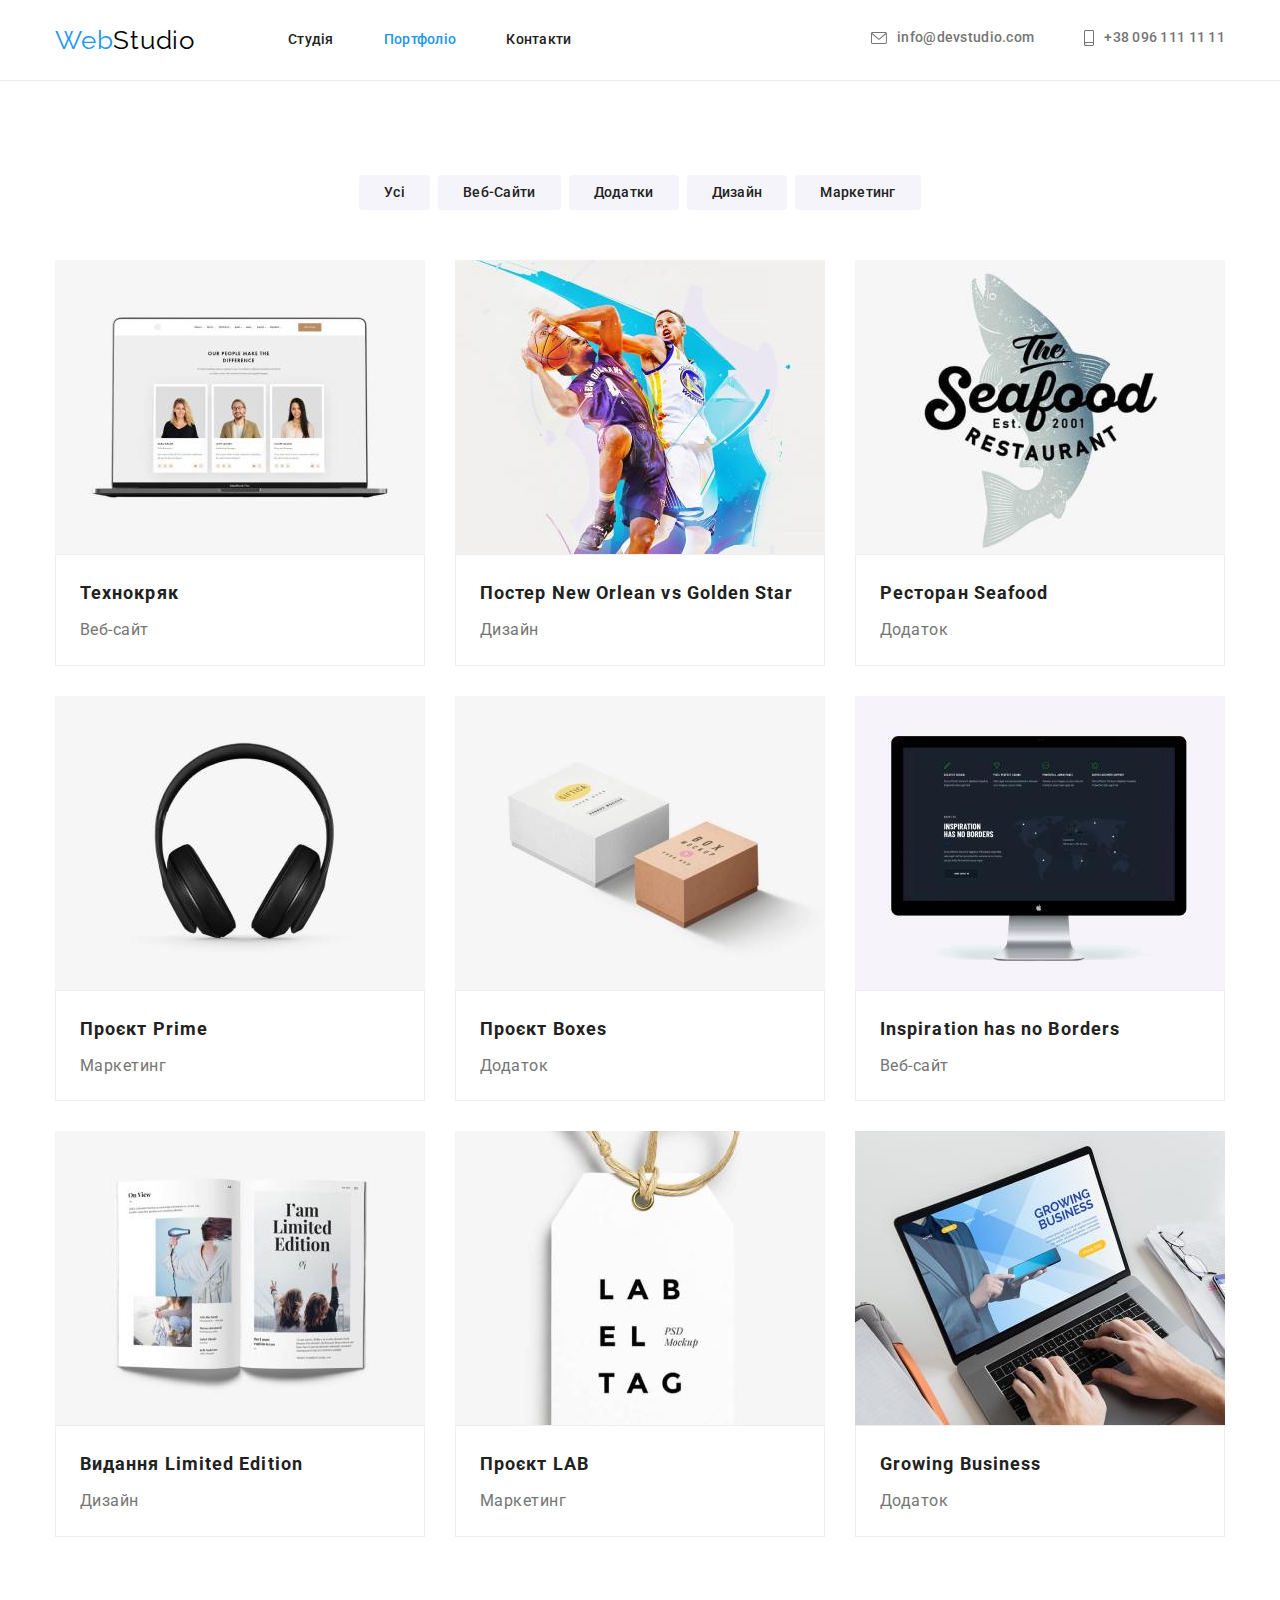
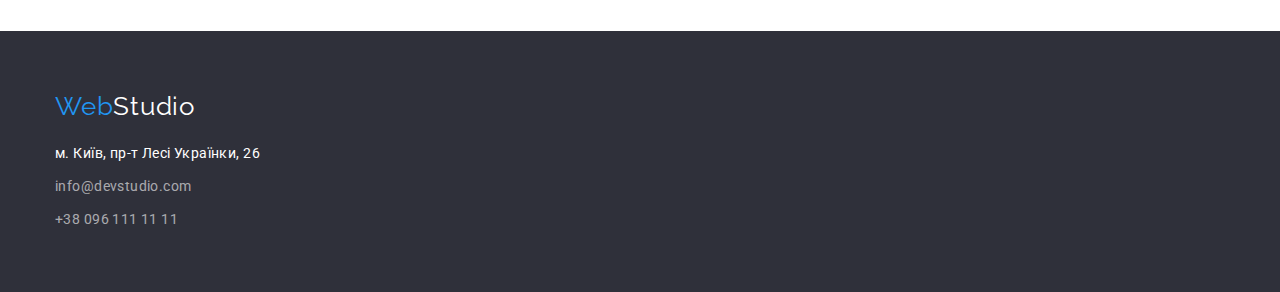
==== commit a663bdf5: "new" ====
--- a/portfolio.html
+++ b/portfolio.html
@@ -37,13 +37,15 @@
           </ul>
 
           <ul class="navigation-list list-none">
-            <li class="item">
-              <a href="mailto:info@devstudio.com" class="nav-link"
-                >info@devstudio.com</a
-              >
-            </li>
-            <li class="item">
-              <a href="tel:+380961111111" class="nav-link">+38 096 111 11 11</a>
+            <li class="nav-item item">
+              <a href="mailto:info@devstudio.com" class="nav-link"> <svg width="16" height="12" class="nav-icons">
+                <use href="./images/icons.svg#icon-envelope"></use>
+              </svg>info@devstudio.com</a>
+            </li>
+            <li class="nav-item item">
+              <a href="tel:+380961111111" class="nav-link"> <svg width="10" height="16" class="nav-icons">
+                <use href="./images/icons.svg#icon-smartphone"></use>
+              </svg>+38 096 111 11 11</a>
             </li>
           </ul>
         </nav>
--- a/css/styles.css
+++ b/css/styles.css
@@ -41,14 +41,20 @@
 }
 
 .hero-container {
+  max-width: 1600px;
   margin-left: auto;
   margin-right: auto;
-  padding: 200px 452px;
+  padding: 200px 0px;
+  background-image: linear-gradient(rgba(47, 48, 58, 0.4), rgba(47, 48, 58, 0.4)) ,url(../images/hero.jpg);
+  background-repeat: no-repeat;
+  background-size: cover;
+  background-position: center;
 }
 
 .section {
   padding-top: 94px;
   padding-bottom: 94px;
+  background-color: #ffffff;
 }
 
 .ideology-title {
@@ -158,12 +164,23 @@
   letter-spacing: 0.02em;
   color: var(--third-color);
   text-decoration: none;
+  display: inline-flex;
+  justify-content: center;
+  align-items: center;
 }
 
 .nav-link:hover,
 .nav-link:focus {
   color: var(--fourth-color);
 }
+
+.nav-icons {
+  margin-right: 10px;
+  fill: currentColor;
+  
+}
+
+
 
 /*main*/
 .main-hero {
@@ -319,6 +336,19 @@
   width: 270px;
   margin-right: 30px;
 }
+
+.ideology-icon-container {
+  display: flex;
+  height: 120px;
+  justify-content: center;
+  align-items: center;
+  margin-bottom: 30px;
+  background: #F5F4FA;
+  border-radius: 4px;
+
+}
+
+
 /*work*/
 
 .work-list {
@@ -358,7 +388,7 @@
 }
 
 .team-card {
-  background: #ffffff;
+  background: var(--first-color);
   /* material shadow v1 */
 
   box-shadow: 0px 1px 3px rgba(0, 0, 0, 0.12), 0px 1px 1px rgba(0, 0, 0, 0.14),
@@ -368,10 +398,10 @@
 
 .team-content {
   padding-bottom: 30px;
+  margin-top: 30px;
 }
 
 .teammate {
-  margin-top: 30px;
   margin-bottom: 10px;
 }
 
@@ -390,6 +420,44 @@
   text-align: center;
   letter-spacing: 0.03em;
   color: var(--third-color);
+  margin-bottom: 16px;
+}
+
+.team-soc-list {
+  display: flex;
+  justify-content: center;
+  align-items: center;
+}
+
+.team-soc-item {
+  width: 44px;
+  height: 44px;
+  
+}
+
+.team-soc-item:not(:last-child) {
+  margin-right: 10px;
+}
+
+.team-soc-link {
+  display: flex;
+  justify-content: center;
+  align-items: center;
+  width: 100%;
+  height: 100%;
+  background-color: var(--first-color);
+  border-radius: 50%;
+  color: #AFB1B8;
+}
+
+
+.team-soc-link:hover, .team-soc-link:focus {
+  background-color: var(--fourth-color);
+  color: var(--first-color);
+}
+
+.team-soc-icons {
+  fill: currentColor;
 }
 
 /*footer*/
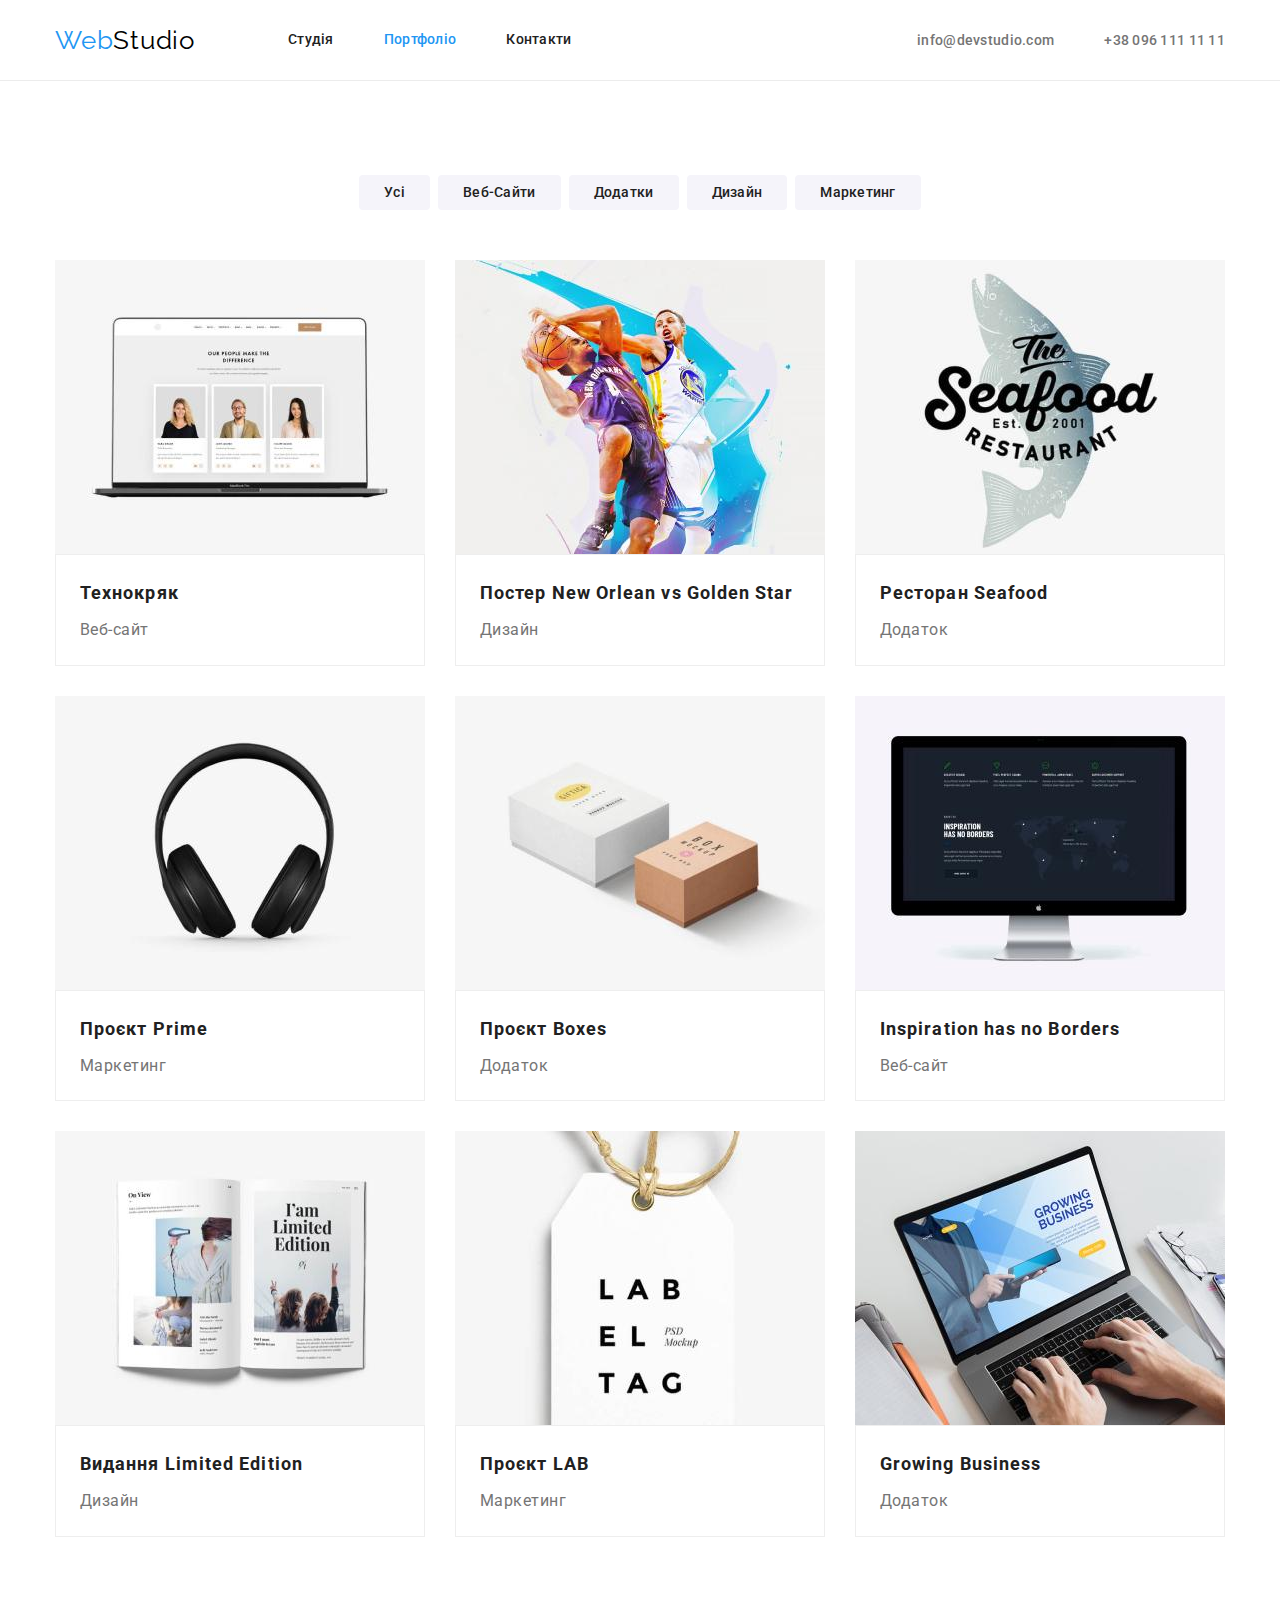
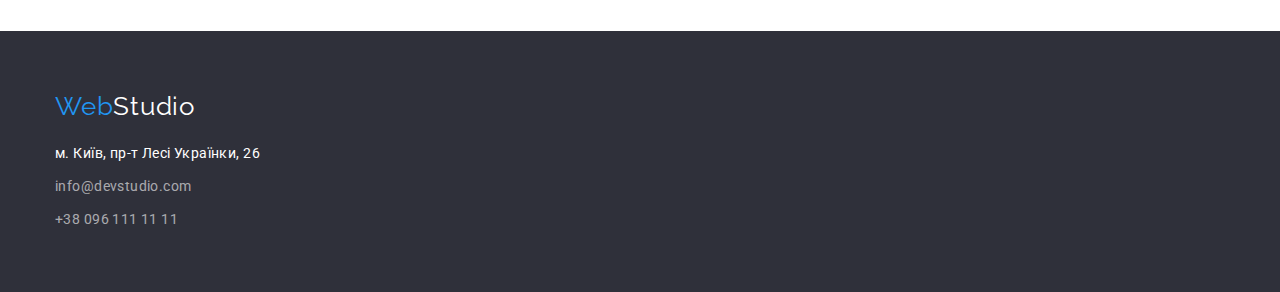
==== commit b863a769: "Revert "new"" ====
--- a/portfolio.html
+++ b/portfolio.html
@@ -37,15 +37,13 @@
           </ul>
 
           <ul class="navigation-list list-none">
-            <li class="nav-item item">
-              <a href="mailto:info@devstudio.com" class="nav-link"> <svg width="16" height="12" class="nav-icons">
-                <use href="./images/icons.svg#icon-envelope"></use>
-              </svg>info@devstudio.com</a>
-            </li>
-            <li class="nav-item item">
-              <a href="tel:+380961111111" class="nav-link"> <svg width="10" height="16" class="nav-icons">
-                <use href="./images/icons.svg#icon-smartphone"></use>
-              </svg>+38 096 111 11 11</a>
+            <li class="item">
+              <a href="mailto:info@devstudio.com" class="nav-link"
+                >info@devstudio.com</a
+              >
+            </li>
+            <li class="item">
+              <a href="tel:+380961111111" class="nav-link">+38 096 111 11 11</a>
             </li>
           </ul>
         </nav>
--- a/css/styles.css
+++ b/css/styles.css
@@ -164,23 +164,12 @@
   letter-spacing: 0.02em;
   color: var(--third-color);
   text-decoration: none;
-  display: inline-flex;
-  justify-content: center;
-  align-items: center;
 }
 
 .nav-link:hover,
 .nav-link:focus {
   color: var(--fourth-color);
 }
-
-.nav-icons {
-  margin-right: 10px;
-  fill: currentColor;
-  
-}
-
-
 
 /*main*/
 .main-hero {
@@ -336,19 +325,6 @@
   width: 270px;
   margin-right: 30px;
 }
-
-.ideology-icon-container {
-  display: flex;
-  height: 120px;
-  justify-content: center;
-  align-items: center;
-  margin-bottom: 30px;
-  background: #F5F4FA;
-  border-radius: 4px;
-
-}
-
-
 /*work*/
 
 .work-list {
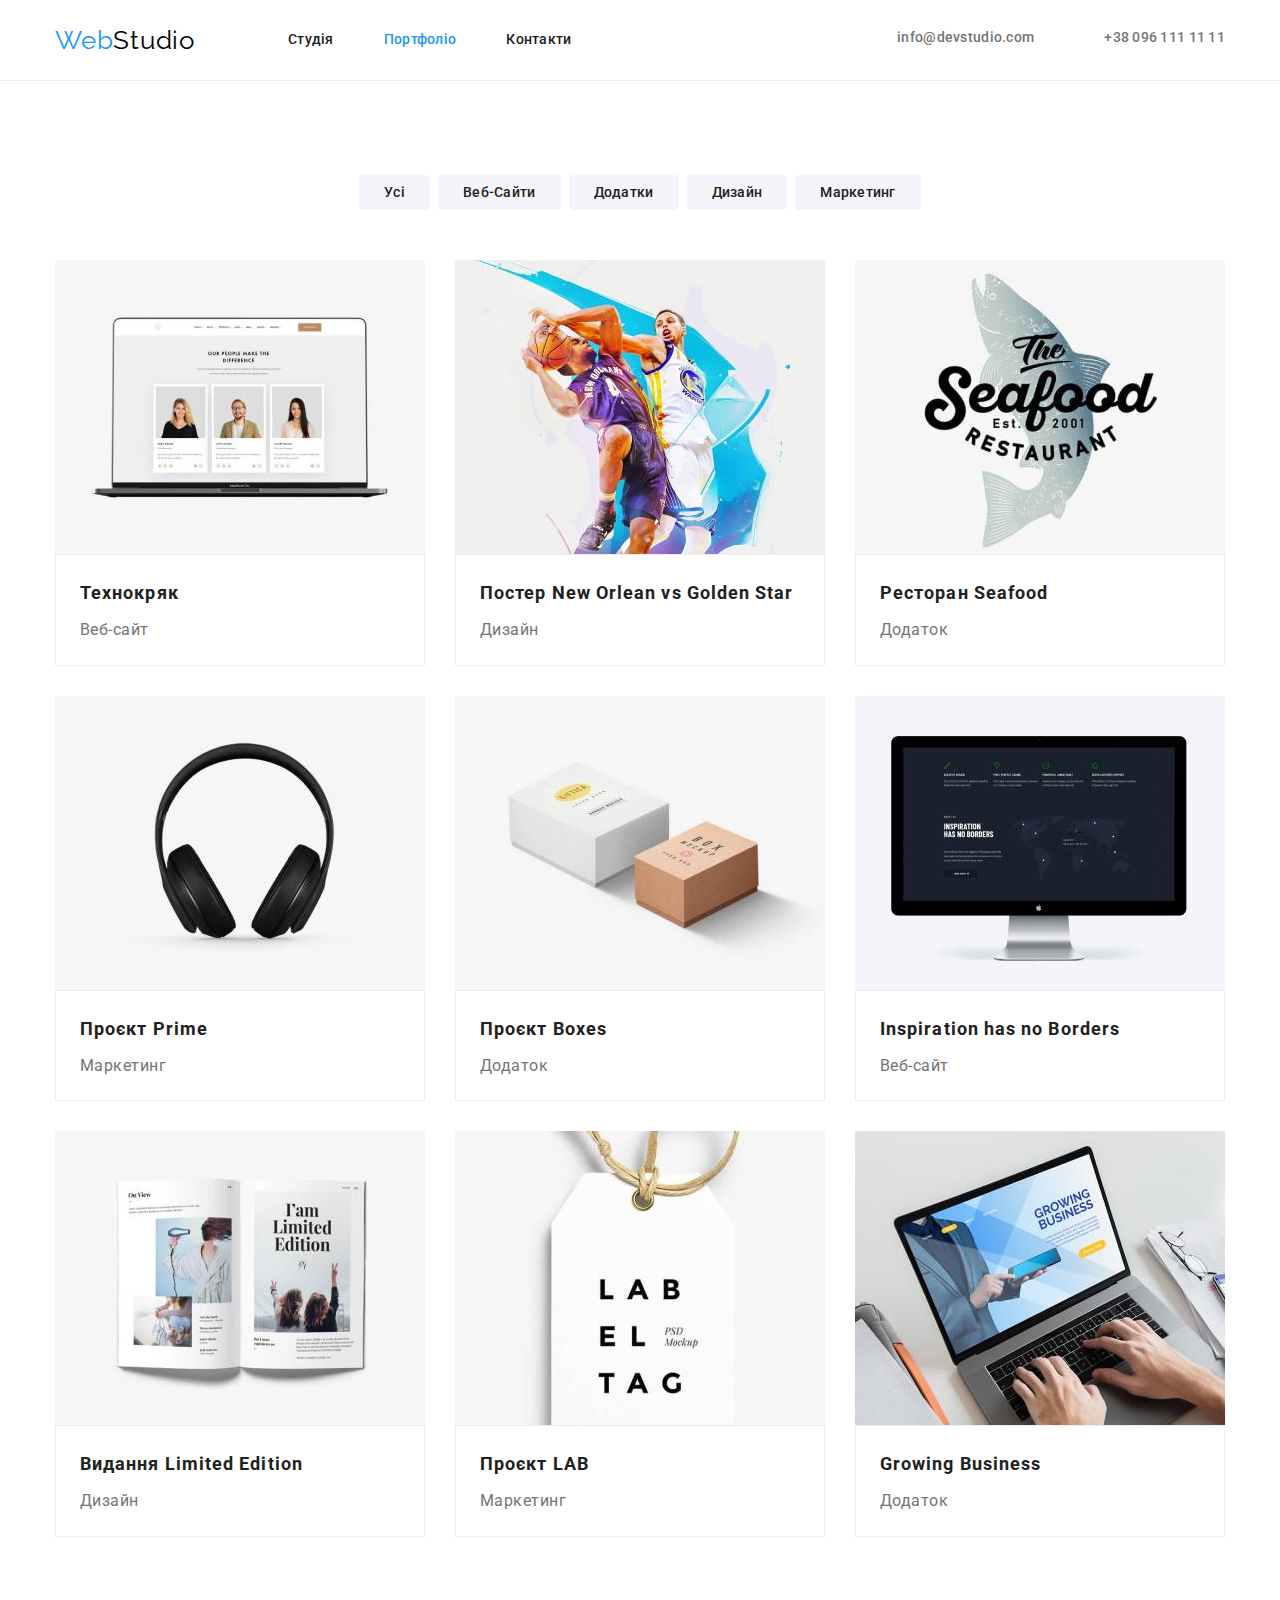
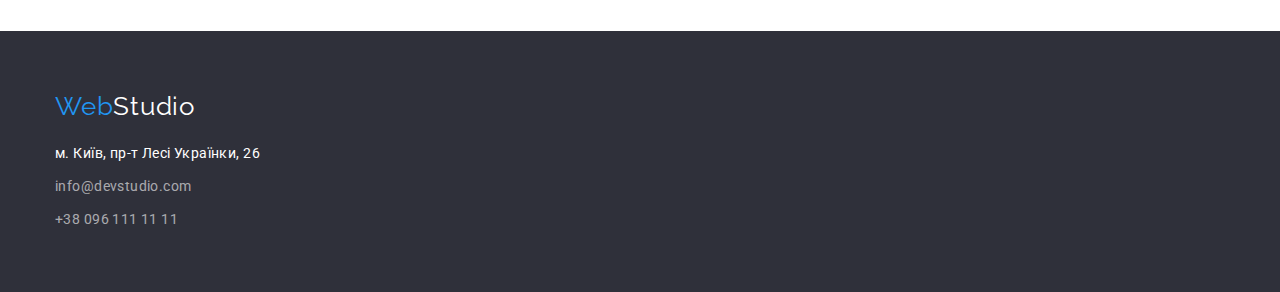
==== commit a649e814: "Revert "Revert "new""" ====
--- a/portfolio.html
+++ b/portfolio.html
@@ -37,13 +37,15 @@
           </ul>
 
           <ul class="navigation-list list-none">
-            <li class="item">
-              <a href="mailto:info@devstudio.com" class="nav-link"
-                >info@devstudio.com</a
-              >
-            </li>
-            <li class="item">
-              <a href="tel:+380961111111" class="nav-link">+38 096 111 11 11</a>
+            <li class="nav-item item">
+              <a href="mailto:info@devstudio.com" class="nav-link"> <svg width="16" height="12" class="nav-icons">
+                <use href="./images/icons.svg#icon-envelope"></use>
+              </svg>info@devstudio.com</a>
+            </li>
+            <li class="nav-item item">
+              <a href="tel:+380961111111" class="nav-link"> <svg width="10" height="16" class="nav-icons">
+                <use href="./images/icons.svg#icon-smartphone"></use>
+              </svg>+38 096 111 11 11</a>
             </li>
           </ul>
         </nav>
--- a/css/styles.css
+++ b/css/styles.css
@@ -41,14 +41,9 @@
 }
 
 .hero-container {
-  max-width: 1600px;
   margin-left: auto;
   margin-right: auto;
   padding: 200px 0px;
-  background-image: linear-gradient(rgba(47, 48, 58, 0.4), rgba(47, 48, 58, 0.4)) ,url(../images/hero.jpg);
-  background-repeat: no-repeat;
-  background-size: cover;
-  background-position: center;
 }
 
 .section {
@@ -164,12 +159,23 @@
   letter-spacing: 0.02em;
   color: var(--third-color);
   text-decoration: none;
+  display: inline-flex;
+  justify-content: center;
+  align-items: center;
 }
 
 .nav-link:hover,
 .nav-link:focus {
   color: var(--fourth-color);
 }
+
+.nav-icons {
+  margin-right: 10px;
+  fill: currentColor;
+  
+}
+
+
 
 /*main*/
 .main-hero {
@@ -325,6 +331,19 @@
   width: 270px;
   margin-right: 30px;
 }
+
+.ideology-icon-container {
+  display: flex;
+  height: 120px;
+  justify-content: center;
+  align-items: center;
+  margin-bottom: 30px;
+  background: #F5F4FA;
+  border-radius: 4px;
+
+}
+
+
 /*work*/
 
 .work-list {
@@ -364,7 +383,7 @@
 }
 
 .team-card {
-  background: var(--first-color);
+  background: #ffffff;
   /* material shadow v1 */
 
   box-shadow: 0px 1px 3px rgba(0, 0, 0, 0.12), 0px 1px 1px rgba(0, 0, 0, 0.14),
@@ -396,44 +415,6 @@
   text-align: center;
   letter-spacing: 0.03em;
   color: var(--third-color);
-  margin-bottom: 16px;
-}
-
-.team-soc-list {
-  display: flex;
-  justify-content: center;
-  align-items: center;
-}
-
-.team-soc-item {
-  width: 44px;
-  height: 44px;
-  
-}
-
-.team-soc-item:not(:last-child) {
-  margin-right: 10px;
-}
-
-.team-soc-link {
-  display: flex;
-  justify-content: center;
-  align-items: center;
-  width: 100%;
-  height: 100%;
-  background-color: var(--first-color);
-  border-radius: 50%;
-  color: #AFB1B8;
-}
-
-
-.team-soc-link:hover, .team-soc-link:focus {
-  background-color: var(--fourth-color);
-  color: var(--first-color);
-}
-
-.team-soc-icons {
-  fill: currentColor;
 }
 
 /*footer*/
